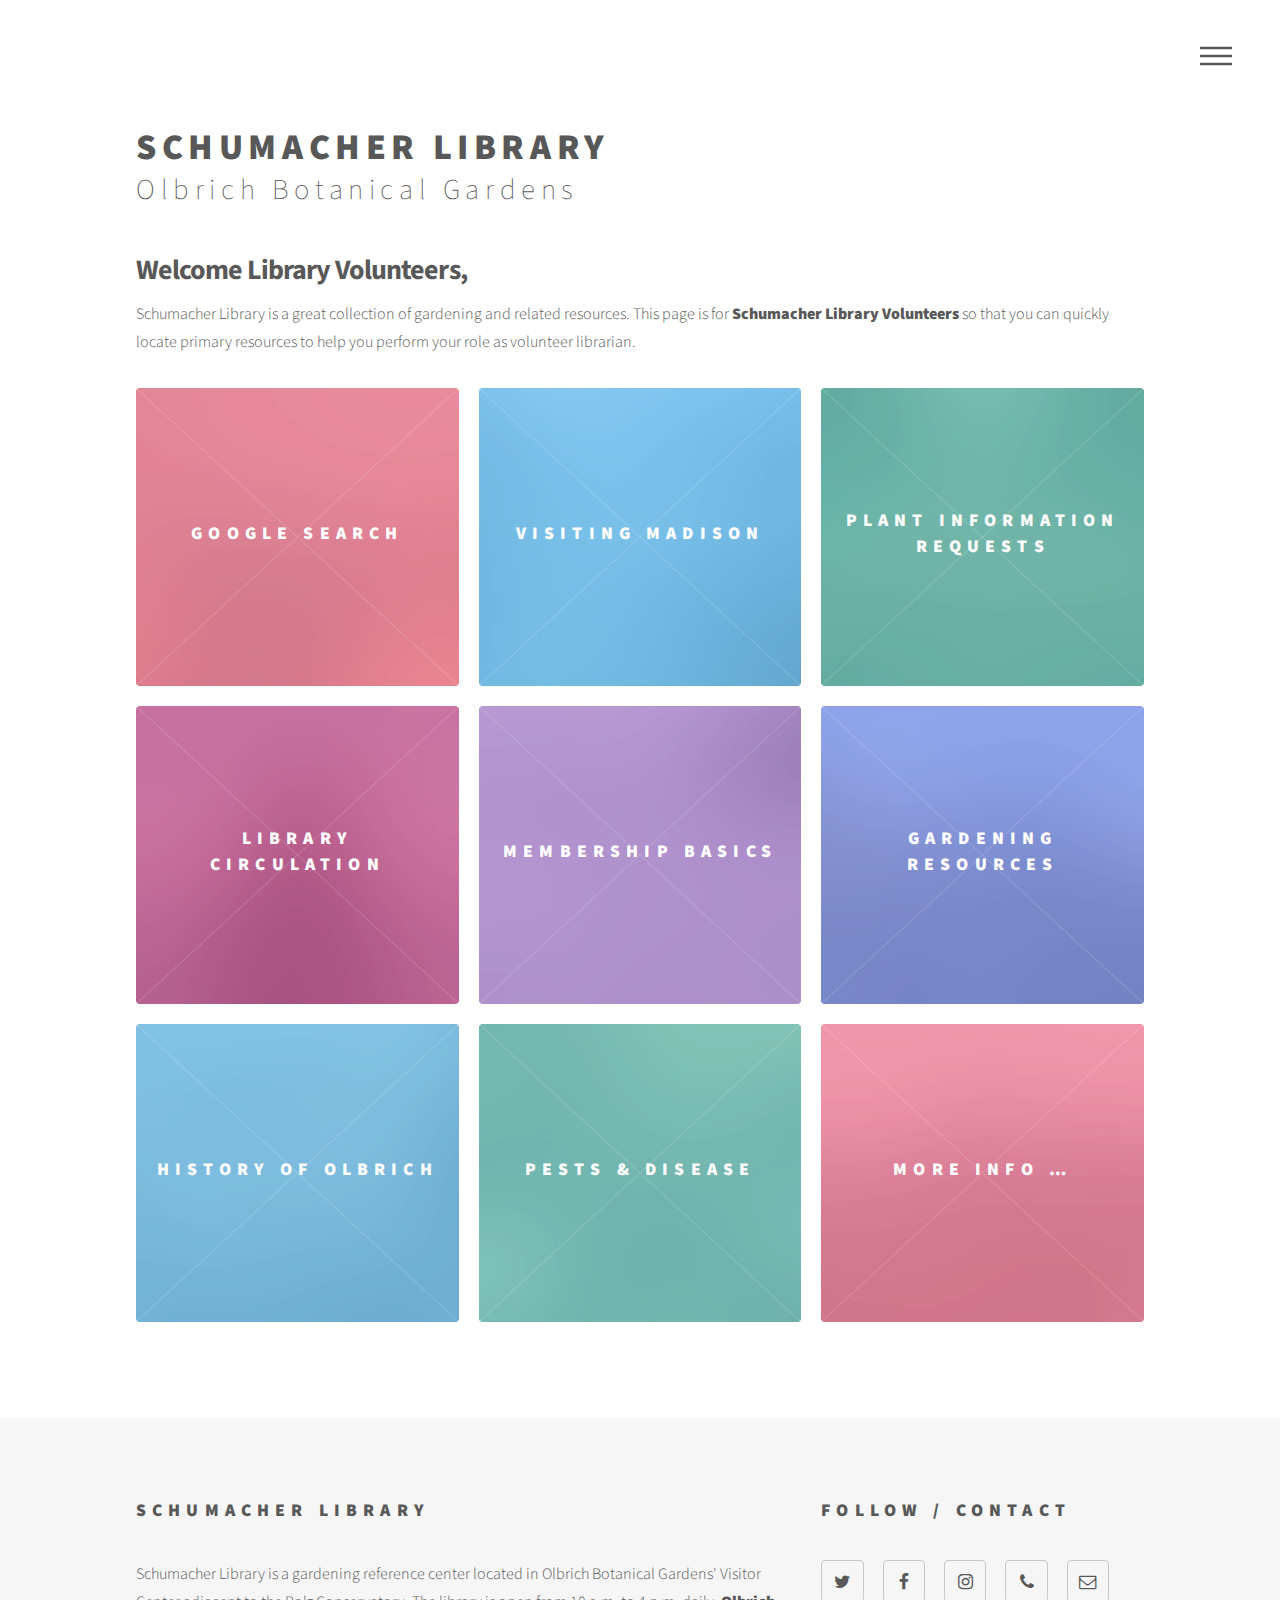
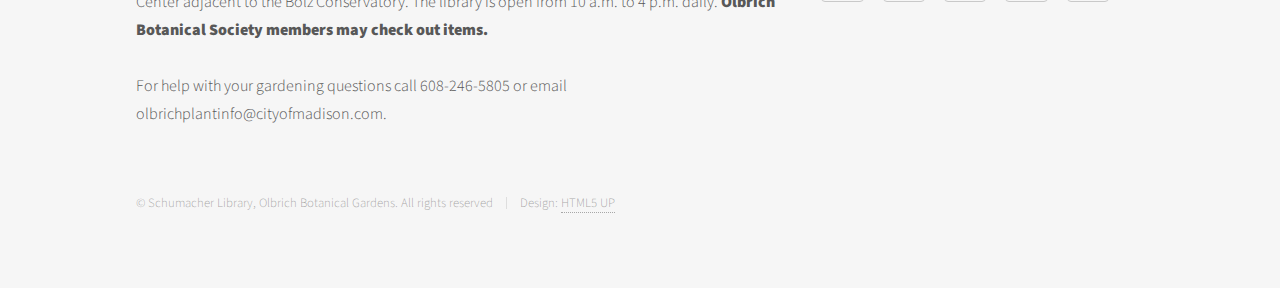
==== index.html @ 7f1d3dff "Updating History" ====
<!DOCTYPE HTML>
<!--
	Phantom by HTML5 UP | html5up.net | @ajlkn —— Free for personal and commercial use under the CCA 3.0 license (html5up.net/license)
-->
<html>
	<head>
		<title>Schumacher Library Resource Listing</title>
		<meta charset="utf-8" />
		<meta name="viewport" content="width=device-width, initial-scale=1" />
		<!--[if lte IE 8]><script src="assets/js/ie/html5shiv.js"></script><![endif]-->
		<link rel="stylesheet" href="assets/css/main.css" />
		<!--[if lte IE 9]><link rel="stylesheet" href="assets/css/ie9.css" /><![endif]-->
		<!--[if lte IE 8]><link rel="stylesheet" href="assets/css/ie8.css" /><![endif]-->
	</head>
	<body>
		<!-- Wrapper -->
			<div id="wrapper">

				<!-- Header -->
					<header id="header">
						<div class="inner">

							<!-- Logo -->
								<a href="index.html" class="logo">
									<span class="title" style="font-size: 2.25em; line-height: 1.1em;">Schumacher Library<br /><span class="subtitle">Olbrich Botanical Gardens</span></span>
								</a>

							<!-- Nav -->
								<nav>
									<ul>
										<li><a href="#menu">Menu</a></li>
									</ul>
								</nav>

						</div>
					</header>

				<!-- Menu -->
					<nav id="menu">
						<h2>Menu</h2>
						<ul>
							<li><a href="index.html">Home</a></li>
							<li><a href="http://signup.com/go/M7qFTX">Shift Sign-up</a></li>
							<li><a href="more.html">More Info</a></li>
							<!-- <li><a href="generic.html">Ipsum veroeros</a></li>
							<li><a href="generic.html">Tempus etiam</a></li>
							<li><a href="generic.html">Consequat dolor</a></li> -->
						</ul>
					</nav>

				<!-- Main -->
					<div id="main">
						<div class="inner">
							<header>
								<h1>Welcome Library Volunteers,</h1>
								<p>Schumacher Library is a great collection of gardening and related resources. This page is for <b>Schumacher Library Volunteers</b> so that you can quickly locate primary resources to help you perform your role as volunteer librarian.</p>
							</header>
							<section class="tiles">
								<article class="style1">
									<span class="image">
										<img src="https://schumacher-library.github.io/images/pic01.jpg" alt="" />
									</span>
									<a href="https://www.google.com">
										<h2>Google Search</h2>
										<div class="content">
											<p>Search the internet for information, images, and other resources.</p>
										</div>
									</a>
								</article>
								<article class="style2">
									<span class="image">
										<img src="https://schumacher-library.github.io/images/pic02.jpg" alt="" />
									</span>
									<a href="http://www.visitmadison.com">
										<h2>Visiting Madison</h2>
										<div class="content">
											<p>Find an amazing array of adventures and resources for those new to the Greater Madison Area.</p>
										</div>
									</a>
								</article>
								<article class="style3">
									<span class="image">
										<img src="https://schumacher-library.github.io/images/pic03.jpg" alt="" />
									</span>
									<a href="http://olbrichlibrary.pbworks.com/w/page/64346877/07_Plant%20Information%20Requests">
										<h2>Plant Information Requests</h2>
										<div class="content">
											<p>We provide answers. Learn the basics of answering a request.</p>
										</div>
									</a>
								</article>
								<article class="style4">
									<span class="image">
										<img src="images/pic04.jpg" alt="" />
									</span>
									<a href="http://olbrichlibrary.pbworks.com/w/page/62609773/04_Checking%20Out%20Books">
										<h2>Library Circulation</h2>
										<div class="content">
											<p>Who can check-out books? How to check-out books?</p>
										</div>
									</a>
								</article>
								<article class="style5">
									<span class="image">
										<img src="images/pic05.jpg" alt="" />
									</span>
									<a href="http://olbrichlibrary.pbworks.com/w/page/113170639/Library%20Membership">
										<h2>Membership Basics</h2>
										<div class="content">
											<p>Library patrons vs Olbrich Botanical Society Members.</p>
										</div>
									</a>
								</article>
								<article class="style6">
									<span class="image">
										<img src="images/pic06.jpg" alt="" />
									</span>
									<a href="https://www.evernote.com/pub/schumacher_library/gardeningresources">
										<h2>Gardening Resources</h2>
										<div class="content">
											<p>Information about specific gardens.</p>
										</div>
									</a>
								</article>
								<article class="style2">
									<span class="image">
										<img src="images/pic07.jpg" alt="" />
									</span>
									<a href="history.html">
										<h2>History of Olbrich</h2>
										<div class="content">
											<p>Facts, dates, bios, write-ups, and other information about Olbrich Gardens.</p>
										</div>
									</a>
								</article>
								<article class="style3">
									<span class="image">
										<img src="images/pic08.jpg" alt="" />
									</span>
									<a href="https://www.evernote.com/pub/schumacher_library/bugspests">
										<h2>Pests &amp; Disease</h2>
										<div class="content">
											<p>Ways to identify pests and diseases that can be garden foes.</p>
										</div>
									</a>
								</article>
								<article class="style1">
									<span class="image">
										<img src="images/pic09.jpg" alt="" />
									</span>
									<a href="more.html">
										<h2>More Info &hellip;</h2>
										<div class="content">
											<p>Where to find more information in the library.</p>
										</div>
									</a>
								</article> 
								<!-- <article class="style5">
									<span class="image">
										<img src="images/pic10.jpg" alt="" />
									</span>
									<a href="generic.html">
										<h2>Ultricies</h2>
										<div class="content">
											<p>Sed nisl arcu euismod sit amet nisi lorem etiam dolor veroeros et feugiat.</p>
										</div>
									</a>
								</article>
								<article class="style6">
									<span class="image">
										<img src="images/pic11.jpg" alt="" />
									</span>
									<a href="generic.html">
										<h2>Dictum</h2>
										<div class="content">
											<p>Sed nisl arcu euismod sit amet nisi lorem etiam dolor veroeros et feugiat.</p>
										</div>
									</a>
								</article>
								<article class="style4">
									<span class="image">
										<img src="images/pic12.jpg" alt="" />
									</span>
									<a href="generic.html">
										<h2>Pretium</h2>
										<div class="content">
											<p>Sed nisl arcu euismod sit amet nisi lorem etiam dolor veroeros et feugiat.</p>
										</div>
									</a>
								</article>  -->
							</section>
						</div>
					</div>

				<!-- Footer -->
					<footer id="footer">
						<div class="inner">
							<section>
								<h2>Schumacher Library</h2>
								<p>Schumacher Library is a gardening reference center located in Olbrich Botanical Gardens' Visitor Center adjacent to the Bolz Conservatory. The library is open from 10 a.m. to 4 p.m. daily. <b>Olbrich Botanical Society members may check out items.</b>
<br /><br />For help with your gardening questions call 608-246-5805 or email olbrichplantinfo@cityofmadison.com.</p>
							</section>
							<section>
								<h2>Follow / Contact</h2>
								<ul class="icons">
									<li><a href="https://twitter.com/OlbrichGardens" class="icon style2 fa-twitter"><span class="label">Twitter</span></a></li>
									<li><a href="https://www.facebook.com/OlbrichBotanicalGardens/" class="icon style2 fa-facebook"><span class="label">Facebook</span></a></li>
									<li><a href="https://www.instagram.com/explore/locations/566728/" class="icon style2 fa-instagram"><span class="label">Instagram</span></a></li>
									<li><a href="tel:1-608-246-4550" class="icon style2 fa-phone"><span class="label">Phone</span></a></li>
									<li><a href="mailto&#58;l%&#54;&#65;a&#37;63obs&#111;n&#64;c&#105;tyofm&#37;6&#49;&#100;%69%7&#51;%6&#70;n&#37;2Ec&#111;%6&#68;" class="icon style2 fa-envelope-o"><span class="label">Email</span></a></li>
								</ul>
							</section>
							<section>
				
							</section>
							<ul class="copyright">
								<li>&copy; Schumacher Library, Olbrich Botanical Gardens. All rights reserved</li><li>Design: <a href="http://html5up.net">HTML5 UP</a></li>
							</ul>
						</div>
					</footer>

			</div>

		<!-- Scripts -->
			<script src="assets/js/jquery.min.js"></script>
			<script src="assets/js/skel.min.js"></script>
			<script src="assets/js/util.js"></script>
			<!--[if lte IE 8]><script src="assets/js/ie/respond.min.js"></script><![endif]-->
			<script src="assets/js/main.js"></script>

	</body>
</html>
---- assets/css/main.css ----
@import url(font-awesome.min.css);
@import url("https://fonts.googleapis.com/css?family=Source+Sans+Pro:300,700,900");

/*
	Phantom by HTML5 UP
	html5up.net | @ajlkn
	Free for personal and commercial use under the CCA 3.0 license (html5up.net/license)
*/

/* Reset */

	html, body, div, span, applet, object, iframe, h1, h2, h3, h4, h5, h6, p, blockquote, pre, a, abbr, acronym, address, big, cite, code, del, dfn, em, img, ins, kbd, q, s, samp, small, strike, strong, sub, sup, tt, var, b, u, i, center, dl, dt, dd, ol, ul, li, fieldset, form, label, legend, table, caption, tbody, tfoot, thead, tr, th, td, article, aside, canvas, details, embed, figure, figcaption, footer, header, hgroup, menu, nav, output, ruby, section, summary, time, mark, audio, video {
		margin: 0;
		padding: 0;
		border: 0;
		font-size: 100%;
		font: inherit;
		vertical-align: baseline;
	}

	article, aside, details, figcaption, figure, footer, header, hgroup, menu, nav, section {
		display: block;
	}

	body {
		line-height: 1;
	}

	ol, ul {
		list-style: none;
	}

	blockquote, q {
		quotes: none;
	}

	blockquote:before, blockquote:after, q:before, q:after {
		content: '';
		content: none;
	}

	table {
		border-collapse: collapse;
		border-spacing: 0;
	}

	body {
		-webkit-text-size-adjust: none;
	}
	
	.subtitle {
		font-weight: 200;
		font-size: .8em;
		text-transform: none;
}

/* Box Model */

	*, *:before, *:after {
		-moz-box-sizing: border-box;
		-webkit-box-sizing: border-box;
		box-sizing: border-box;
	}

/* Grid */

	.row {
		border-bottom: solid 1px transparent;
		-moz-box-sizing: border-box;
		-webkit-box-sizing: border-box;
		box-sizing: border-box;
	}

	.row > * {
		float: left;
		-moz-box-sizing: border-box;
		-webkit-box-sizing: border-box;
		box-sizing: border-box;
	}

	.row:after, .row:before {
		content: '';
		display: block;
		clear: both;
		height: 0;
	}

	.row.uniform > * > :first-child {
		margin-top: 0;
	}

	.row.uniform > * > :last-child {
		margin-bottom: 0;
	}

	.row.\30 \25 > * {
		padding: 0 0 0 0em;
	}

	.row.\30 \25 {
		margin: 0 0 -1px 0em;
	}

	.row.uniform.\30 \25 > * {
		padding: 0em 0 0 0em;
	}

	.row.uniform.\30 \25 {
		margin: 0em 0 -1px 0em;
	}

	.row > * {
		padding: 0 0 0 2em;
	}

	.row {
		margin: 0 0 -1px -2em;
	}

	.row.uniform > * {
		padding: 2em 0 0 2em;
	}

	.row.uniform {
		margin: -2em 0 -1px -2em;
	}

	.row.\32 00\25 > * {
		padding: 0 0 0 4em;
	}

	.row.\32 00\25 {
		margin: 0 0 -1px -4em;
	}

	.row.uniform.\32 00\25 > * {
		padding: 4em 0 0 4em;
	}

	.row.uniform.\32 00\25 {
		margin: -4em 0 -1px -4em;
	}

	.row.\31 50\25 > * {
		padding: 0 0 0 3em;
	}

	.row.\31 50\25 {
		margin: 0 0 -1px -3em;
	}

	.row.uniform.\31 50\25 > * {
		padding: 3em 0 0 3em;
	}

	.row.uniform.\31 50\25 {
		margin: -3em 0 -1px -3em;
	}

	.row.\35 0\25 > * {
		padding: 0 0 0 1em;
	}

	.row.\35 0\25 {
		margin: 0 0 -1px -1em;
	}

	.row.uniform.\35 0\25 > * {
		padding: 1em 0 0 1em;
	}

	.row.uniform.\35 0\25 {
		margin: -1em 0 -1px -1em;
	}

	.row.\32 5\25 > * {
		padding: 0 0 0 0.5em;
	}

	.row.\32 5\25 {
		margin: 0 0 -1px -0.5em;
	}

	.row.uniform.\32 5\25 > * {
		padding: 0.5em 0 0 0.5em;
	}

	.row.uniform.\32 5\25 {
		margin: -0.5em 0 -1px -0.5em;
	}

	.\31 2u, .\31 2u\24 {
		width: 100%;
		clear: none;
		margin-left: 0;
	}

	.\31 1u, .\31 1u\24 {
		width: 91.6666666667%;
		clear: none;
		margin-left: 0;
	}

	.\31 0u, .\31 0u\24 {
		width: 83.3333333333%;
		clear: none;
		margin-left: 0;
	}

	.\39 u, .\39 u\24 {
		width: 75%;
		clear: none;
		margin-left: 0;
	}

	.\38 u, .\38 u\24 {
		width: 66.6666666667%;
		clear: none;
		margin-left: 0;
	}

	.\37 u, .\37 u\24 {
		width: 58.3333333333%;
		clear: none;
		margin-left: 0;
	}

	.\36 u, .\36 u\24 {
		width: 50%;
		clear: none;
		margin-left: 0;
	}

	.\35 u, .\35 u\24 {
		width: 41.6666666667%;
		clear: none;
		margin-left: 0;
	}

	.\34 u, .\34 u\24 {
		width: 33.3333333333%;
		clear: none;
		margin-left: 0;
	}

	.\33 u, .\33 u\24 {
		width: 25%;
		clear: none;
		margin-left: 0;
	}

	.\32 u, .\32 u\24 {
		width: 16.6666666667%;
		clear: none;
		margin-left: 0;
	}

	.\31 u, .\31 u\24 {
		width: 8.3333333333%;
		clear: none;
		margin-left: 0;
	}

	.\31 2u\24 + *,
	.\31 1u\24 + *,
	.\31 0u\24 + *,
	.\39 u\24 + *,
	.\38 u\24 + *,
	.\37 u\24 + *,
	.\36 u\24 + *,
	.\35 u\24 + *,
	.\34 u\24 + *,
	.\33 u\24 + *,
	.\32 u\24 + *,
	.\31 u\24 + * {
		clear: left;
	}

	.\-11u {
		margin-left: 91.66667%;
	}

	.\-10u {
		margin-left: 83.33333%;
	}

	.\-9u {
		margin-left: 75%;
	}

	.\-8u {
		margin-left: 66.66667%;
	}

	.\-7u {
		margin-left: 58.33333%;
	}

	.\-6u {
		margin-left: 50%;
	}

	.\-5u {
		margin-left: 41.66667%;
	}

	.\-4u {
		margin-left: 33.33333%;
	}

	.\-3u {
		margin-left: 25%;
	}

	.\-2u {
		margin-left: 16.66667%;
	}

	.\-1u {
		margin-left: 8.33333%;
	}

	@media screen and (max-width: 1680px) {

		.row > * {
			padding: 0 0 0 2em;
		}

		.row {
			margin: 0 0 -1px -2em;
		}

		.row.uniform > * {
			padding: 2em 0 0 2em;
		}

		.row.uniform {
			margin: -2em 0 -1px -2em;
		}

		.row.\32 00\25 > * {
			padding: 0 0 0 4em;
		}

		.row.\32 00\25 {
			margin: 0 0 -1px -4em;
		}

		.row.uniform.\32 00\25 > * {
			padding: 4em 0 0 4em;
		}

		.row.uniform.\32 00\25 {
			margin: -4em 0 -1px -4em;
		}

		.row.\31 50\25 > * {
			padding: 0 0 0 3em;
		}

		.row.\31 50\25 {
			margin: 0 0 -1px -3em;
		}

		.row.uniform.\31 50\25 > * {
			padding: 3em 0 0 3em;
		}

		.row.uniform.\31 50\25 {
			margin: -3em 0 -1px -3em;
		}

		.row.\35 0\25 > * {
			padding: 0 0 0 1em;
		}

		.row.\35 0\25 {
			margin: 0 0 -1px -1em;
		}

		.row.uniform.\35 0\25 > * {
			padding: 1em 0 0 1em;
		}

		.row.uniform.\35 0\25 {
			margin: -1em 0 -1px -1em;
		}

		.row.\32 5\25 > * {
			padding: 0 0 0 0.5em;
		}

		.row.\32 5\25 {
			margin: 0 0 -1px -0.5em;
		}

		.row.uniform.\32 5\25 > * {
			padding: 0.5em 0 0 0.5em;
		}

		.row.uniform.\32 5\25 {
			margin: -0.5em 0 -1px -0.5em;
		}

		.\31 2u\28xlarge\29, .\31 2u\24\28xlarge\29 {
			width: 100%;
			clear: none;
			margin-left: 0;
		}

		.\31 1u\28xlarge\29, .\31 1u\24\28xlarge\29 {
			width: 91.6666666667%;
			clear: none;
			margin-left: 0;
		}

		.\31 0u\28xlarge\29, .\31 0u\24\28xlarge\29 {
			width: 83.3333333333%;
			clear: none;
			margin-left: 0;
		}

		.\39 u\28xlarge\29, .\39 u\24\28xlarge\29 {
			width: 75%;
			clear: none;
			margin-left: 0;
		}

		.\38 u\28xlarge\29, .\38 u\24\28xlarge\29 {
			width: 66.6666666667%;
			clear: none;
			margin-left: 0;
		}

		.\37 u\28xlarge\29, .\37 u\24\28xlarge\29 {
			width: 58.3333333333%;
			clear: none;
			margin-left: 0;
		}

		.\36 u\28xlarge\29, .\36 u\24\28xlarge\29 {
			width: 50%;
			clear: none;
			margin-left: 0;
		}

		.\35 u\28xlarge\29, .\35 u\24\28xlarge\29 {
			width: 41.6666666667%;
			clear: none;
			margin-left: 0;
		}

		.\34 u\28xlarge\29, .\34 u\24\28xlarge\29 {
			width: 33.3333333333%;
			clear: none;
			margin-left: 0;
		}

		.\33 u\28xlarge\29, .\33 u\24\28xlarge\29 {
			width: 25%;
			clear: none;
			margin-left: 0;
		}

		.\32 u\28xlarge\29, .\32 u\24\28xlarge\29 {
			width: 16.6666666667%;
			clear: none;
			margin-left: 0;
		}

		.\31 u\28xlarge\29, .\31 u\24\28xlarge\29 {
			width: 8.3333333333%;
			clear: none;
			margin-left: 0;
		}

		.\31 2u\24\28xlarge\29 + *,
		.\31 1u\24\28xlarge\29 + *,
		.\31 0u\24\28xlarge\29 + *,
		.\39 u\24\28xlarge\29 + *,
		.\38 u\24\28xlarge\29 + *,
		.\37 u\24\28xlarge\29 + *,
		.\36 u\24\28xlarge\29 + *,
		.\35 u\24\28xlarge\29 + *,
		.\34 u\24\28xlarge\29 + *,
		.\33 u\24\28xlarge\29 + *,
		.\32 u\24\28xlarge\29 + *,
		.\31 u\24\28xlarge\29 + * {
			clear: left;
		}

		.\-11u\28xlarge\29 {
			margin-left: 91.66667%;
		}

		.\-10u\28xlarge\29 {
			margin-left: 83.33333%;
		}

		.\-9u\28xlarge\29 {
			margin-left: 75%;
		}

		.\-8u\28xlarge\29 {
			margin-left: 66.66667%;
		}

		.\-7u\28xlarge\29 {
			margin-left: 58.33333%;
		}

		.\-6u\28xlarge\29 {
			margin-left: 50%;
		}

		.\-5u\28xlarge\29 {
			margin-left: 41.66667%;
		}

		.\-4u\28xlarge\29 {
			margin-left: 33.33333%;
		}

		.\-3u\28xlarge\29 {
			margin-left: 25%;
		}

		.\-2u\28xlarge\29 {
			margin-left: 16.66667%;
		}

		.\-1u\28xlarge\29 {
			margin-left: 8.33333%;
		}

	}

	@media screen and (max-width: 1280px) {

		.row > * {
			padding: 0 0 0 2em;
		}

		.row {
			margin: 0 0 -1px -2em;
		}

		.row.uniform > * {
			padding: 2em 0 0 2em;
		}

		.row.uniform {
			margin: -2em 0 -1px -2em;
		}

		.row.\32 00\25 > * {
			padding: 0 0 0 4em;
		}

		.row.\32 00\25 {
			margin: 0 0 -1px -4em;
		}

		.row.uniform.\32 00\25 > * {
			padding: 4em 0 0 4em;
		}

		.row.uniform.\32 00\25 {
			margin: -4em 0 -1px -4em;
		}

		.row.\31 50\25 > * {
			padding: 0 0 0 3em;
		}

		.row.\31 50\25 {
			margin: 0 0 -1px -3em;
		}

		.row.uniform.\31 50\25 > * {
			padding: 3em 0 0 3em;
		}

		.row.uniform.\31 50\25 {
			margin: -3em 0 -1px -3em;
		}

		.row.\35 0\25 > * {
			padding: 0 0 0 1em;
		}

		.row.\35 0\25 {
			margin: 0 0 -1px -1em;
		}

		.row.uniform.\35 0\25 > * {
			padding: 1em 0 0 1em;
		}

		.row.uniform.\35 0\25 {
			margin: -1em 0 -1px -1em;
		}

		.row.\32 5\25 > * {
			padding: 0 0 0 0.5em;
		}

		.row.\32 5\25 {
			margin: 0 0 -1px -0.5em;
		}

		.row.uniform.\32 5\25 > * {
			padding: 0.5em 0 0 0.5em;
		}

		.row.uniform.\32 5\25 {
			margin: -0.5em 0 -1px -0.5em;
		}

		.\31 2u\28large\29, .\31 2u\24\28large\29 {
			width: 100%;
			clear: none;
			margin-left: 0;
		}

		.\31 1u\28large\29, .\31 1u\24\28large\29 {
			width: 91.6666666667%;
			clear: none;
			margin-left: 0;
		}

		.\31 0u\28large\29, .\31 0u\24\28large\29 {
			width: 83.3333333333%;
			clear: none;
			margin-left: 0;
		}

		.\39 u\28large\29, .\39 u\24\28large\29 {
			width: 75%;
			clear: none;
			margin-left: 0;
		}

		.\38 u\28large\29, .\38 u\24\28large\29 {
			width: 66.6666666667%;
			clear: none;
			margin-left: 0;
		}

		.\37 u\28large\29, .\37 u\24\28large\29 {
			width: 58.3333333333%;
			clear: none;
			margin-left: 0;
		}

		.\36 u\28large\29, .\36 u\24\28large\29 {
			width: 50%;
			clear: none;
			margin-left: 0;
		}

		.\35 u\28large\29, .\35 u\24\28large\29 {
			width: 41.6666666667%;
			clear: none;
			margin-left: 0;
		}

		.\34 u\28large\29, .\34 u\24\28large\29 {
			width: 33.3333333333%;
			clear: none;
			margin-left: 0;
		}

		.\33 u\28large\29, .\33 u\24\28large\29 {
			width: 25%;
			clear: none;
			margin-left: 0;
		}

		.\32 u\28large\29, .\32 u\24\28large\29 {
			width: 16.6666666667%;
			clear: none;
			margin-left: 0;
		}

		.\31 u\28large\29, .\31 u\24\28large\29 {
			width: 8.3333333333%;
			clear: none;
			margin-left: 0;
		}

		.\31 2u\24\28large\29 + *,
		.\31 1u\24\28large\29 + *,
		.\31 0u\24\28large\29 + *,
		.\39 u\24\28large\29 + *,
		.\38 u\24\28large\29 + *,
		.\37 u\24\28large\29 + *,
		.\36 u\24\28large\29 + *,
		.\35 u\24\28large\29 + *,
		.\34 u\24\28large\29 + *,
		.\33 u\24\28large\29 + *,
		.\32 u\24\28large\29 + *,
		.\31 u\24\28large\29 + * {
			clear: left;
		}

		.\-11u\28large\29 {
			margin-left: 91.66667%;
		}

		.\-10u\28large\29 {
			margin-left: 83.33333%;
		}

		.\-9u\28large\29 {
			margin-left: 75%;
		}

		.\-8u\28large\29 {
			margin-left: 66.66667%;
		}

		.\-7u\28large\29 {
			margin-left: 58.33333%;
		}

		.\-6u\28large\29 {
			margin-left: 50%;
		}

		.\-5u\28large\29 {
			margin-left: 41.66667%;
		}

		.\-4u\28large\29 {
			margin-left: 33.33333%;
		}

		.\-3u\28large\29 {
			margin-left: 25%;
		}

		.\-2u\28large\29 {
			margin-left: 16.66667%;
		}

		.\-1u\28large\29 {
			margin-left: 8.33333%;
		}

	}

	@media screen and (max-width: 980px) {

		.row > * {
			padding: 0 0 0 1.5em;
		}

		.row {
			margin: 0 0 -1px -1.5em;
		}

		.row.uniform > * {
			padding: 1.5em 0 0 1.5em;
		}

		.row.uniform {
			margin: -1.5em 0 -1px -1.5em;
		}

		.row.\32 00\25 > * {
			padding: 0 0 0 3em;
		}

		.row.\32 00\25 {
			margin: 0 0 -1px -3em;
		}

		.row.uniform.\32 00\25 > * {
			padding: 3em 0 0 3em;
		}

		.row.uniform.\32 00\25 {
			margin: -3em 0 -1px -3em;
		}

		.row.\31 50\25 > * {
			padding: 0 0 0 2.25em;
		}

		.row.\31 50\25 {
			margin: 0 0 -1px -2.25em;
		}

		.row.uniform.\31 50\25 > * {
			padding: 2.25em 0 0 2.25em;
		}

		.row.uniform.\31 50\25 {
			margin: -2.25em 0 -1px -2.25em;
		}

		.row.\35 0\25 > * {
			padding: 0 0 0 0.75em;
		}

		.row.\35 0\25 {
			margin: 0 0 -1px -0.75em;
		}

		.row.uniform.\35 0\25 > * {
			padding: 0.75em 0 0 0.75em;
		}

		.row.uniform.\35 0\25 {
			margin: -0.75em 0 -1px -0.75em;
		}

		.row.\32 5\25 > * {
			padding: 0 0 0 0.375em;
		}

		.row.\32 5\25 {
			margin: 0 0 -1px -0.375em;
		}

		.row.uniform.\32 5\25 > * {
			padding: 0.375em 0 0 0.375em;
		}

		.row.uniform.\32 5\25 {
			margin: -0.375em 0 -1px -0.375em;
		}

		.\31 2u\28medium\29, .\31 2u\24\28medium\29 {
			width: 100%;
			clear: none;
			margin-left: 0;
		}

		.\31 1u\28medium\29, .\31 1u\24\28medium\29 {
			width: 91.6666666667%;
			clear: none;
			margin-left: 0;
		}

		.\31 0u\28medium\29, .\31 0u\24\28medium\29 {
			width: 83.3333333333%;
			clear: none;
			margin-left: 0;
		}

		.\39 u\28medium\29, .\39 u\24\28medium\29 {
			width: 75%;
			clear: none;
			margin-left: 0;
		}

		.\38 u\28medium\29, .\38 u\24\28medium\29 {
			width: 66.6666666667%;
			clear: none;
			margin-left: 0;
		}

		.\37 u\28medium\29, .\37 u\24\28medium\29 {
			width: 58.3333333333%;
			clear: none;
			margin-left: 0;
		}

		.\36 u\28medium\29, .\36 u\24\28medium\29 {
			width: 50%;
			clear: none;
			margin-left: 0;
		}

		.\35 u\28medium\29, .\35 u\24\28medium\29 {
			width: 41.6666666667%;
			clear: none;
			margin-left: 0;
		}

		.\34 u\28medium\29, .\34 u\24\28medium\29 {
			width: 33.3333333333%;
			clear: none;
			margin-left: 0;
		}

		.\33 u\28medium\29, .\33 u\24\28medium\29 {
			width: 25%;
			clear: none;
			margin-left: 0;
		}

		.\32 u\28medium\29, .\32 u\24\28medium\29 {
			width: 16.6666666667%;
			clear: none;
			margin-left: 0;
		}

		.\31 u\28medium\29, .\31 u\24\28medium\29 {
			width: 8.3333333333%;
			clear: none;
			margin-left: 0;
		}

		.\31 2u\24\28medium\29 + *,
		.\31 1u\24\28medium\29 + *,
		.\31 0u\24\28medium\29 + *,
		.\39 u\24\28medium\29 + *,
		.\38 u\24\28medium\29 + *,
		.\37 u\24\28medium\29 + *,
		.\36 u\24\28medium\29 + *,
		.\35 u\24\28medium\29 + *,
		.\34 u\24\28medium\29 + *,
		.\33 u\24\28medium\29 + *,
		.\32 u\24\28medium\29 + *,
		.\31 u\24\28medium\29 + * {
			clear: left;
		}

		.\-11u\28medium\29 {
			margin-left: 91.66667%;
		}

		.\-10u\28medium\29 {
			margin-left: 83.33333%;
		}

		.\-9u\28medium\29 {
			margin-left: 75%;
		}

		.\-8u\28medium\29 {
			margin-left: 66.66667%;
		}

		.\-7u\28medium\29 {
			margin-left: 58.33333%;
		}

		.\-6u\28medium\29 {
			margin-left: 50%;
		}

		.\-5u\28medium\29 {
			margin-left: 41.66667%;
		}

		.\-4u\28medium\29 {
			margin-left: 33.33333%;
		}

		.\-3u\28medium\29 {
			margin-left: 25%;
		}

		.\-2u\28medium\29 {
			margin-left: 16.66667%;
		}

		.\-1u\28medium\29 {
			margin-left: 8.33333%;
		}

	}

	@media screen and (max-width: 736px) {

		.row > * {
			padding: 0 0 0 1em;
		}

		.row {
			margin: 0 0 -1px -1em;
		}

		.row.uniform > * {
			padding: 1em 0 0 1em;
		}

		.row.uniform {
			margin: -1em 0 -1px -1em;
		}

		.row.\32 00\25 > * {
			padding: 0 0 0 2em;
		}

		.row.\32 00\25 {
			margin: 0 0 -1px -2em;
		}

		.row.uniform.\32 00\25 > * {
			padding: 2em 0 0 2em;
		}

		.row.uniform.\32 00\25 {
			margin: -2em 0 -1px -2em;
		}

		.row.\31 50\25 > * {
			padding: 0 0 0 1.5em;
		}

		.row.\31 50\25 {
			margin: 0 0 -1px -1.5em;
		}

		.row.uniform.\31 50\25 > * {
			padding: 1.5em 0 0 1.5em;
		}

		.row.uniform.\31 50\25 {
			margin: -1.5em 0 -1px -1.5em;
		}

		.row.\35 0\25 > * {
			padding: 0 0 0 0.5em;
		}

		.row.\35 0\25 {
			margin: 0 0 -1px -0.5em;
		}

		.row.uniform.\35 0\25 > * {
			padding: 0.5em 0 0 0.5em;
		}

		.row.uniform.\35 0\25 {
			margin: -0.5em 0 -1px -0.5em;
		}

		.row.\32 5\25 > * {
			padding: 0 0 0 0.25em;
		}

		.row.\32 5\25 {
			margin: 0 0 -1px -0.25em;
		}

		.row.uniform.\32 5\25 > * {
			padding: 0.25em 0 0 0.25em;
		}

		.row.uniform.\32 5\25 {
			margin: -0.25em 0 -1px -0.25em;
		}

		.\31 2u\28small\29, .\31 2u\24\28small\29 {
			width: 100%;
			clear: none;
			margin-left: 0;
		}

		.\31 1u\28small\29, .\31 1u\24\28small\29 {
			width: 91.6666666667%;
			clear: none;
			margin-left: 0;
		}

		.\31 0u\28small\29, .\31 0u\24\28small\29 {
			width: 83.3333333333%;
			clear: none;
			margin-left: 0;
		}

		.\39 u\28small\29, .\39 u\24\28small\29 {
			width: 75%;
			clear: none;
			margin-left: 0;
		}

		.\38 u\28small\29, .\38 u\24\28small\29 {
			width: 66.6666666667%;
			clear: none;
			margin-left: 0;
		}

		.\37 u\28small\29, .\37 u\24\28small\29 {
			width: 58.3333333333%;
			clear: none;
			margin-left: 0;
		}

		.\36 u\28small\29, .\36 u\24\28small\29 {
			width: 50%;
			clear: none;
			margin-left: 0;
		}

		.\35 u\28small\29, .\35 u\24\28small\29 {
			width: 41.6666666667%;
			clear: none;
			margin-left: 0;
		}

		.\34 u\28small\29, .\34 u\24\28small\29 {
			width: 33.3333333333%;
			clear: none;
			margin-left: 0;
		}

		.\33 u\28small\29, .\33 u\24\28small\29 {
			width: 25%;
			clear: none;
			margin-left: 0;
		}

		.\32 u\28small\29, .\32 u\24\28small\29 {
			width: 16.6666666667%;
			clear: none;
			margin-left: 0;
		}

		.\31 u\28small\29, .\31 u\24\28small\29 {
			width: 8.3333333333%;
			clear: none;
			margin-left: 0;
		}

		.\31 2u\24\28small\29 + *,
		.\31 1u\24\28small\29 + *,
		.\31 0u\24\28small\29 + *,
		.\39 u\24\28small\29 + *,
		.\38 u\24\28small\29 + *,
		.\37 u\24\28small\29 + *,
		.\36 u\24\28small\29 + *,
		.\35 u\24\28small\29 + *,
		.\34 u\24\28small\29 + *,
		.\33 u\24\28small\29 + *,
		.\32 u\24\28small\29 + *,
		.\31 u\24\28small\29 + * {
			clear: left;
		}

		.\-11u\28small\29 {
			margin-left: 91.66667%;
		}

		.\-10u\28small\29 {
			margin-left: 83.33333%;
		}

		.\-9u\28small\29 {
			margin-left: 75%;
		}

		.\-8u\28small\29 {
			margin-left: 66.66667%;
		}

		.\-7u\28small\29 {
			margin-left: 58.33333%;
		}

		.\-6u\28small\29 {
			margin-left: 50%;
		}

		.\-5u\28small\29 {
			margin-left: 41.66667%;
		}

		.\-4u\28small\29 {
			margin-left: 33.33333%;
		}

		.\-3u\28small\29 {
			margin-left: 25%;
		}

		.\-2u\28small\29 {
			margin-left: 16.66667%;
		}

		.\-1u\28small\29 {
			margin-left: 8.33333%;
		}

	}

	@media screen and (max-width: 480px) {

		.row > * {
			padding: 0 0 0 1em;
		}

		.row {
			margin: 0 0 -1px -1em;
		}

		.row.uniform > * {
			padding: 1em 0 0 1em;
		}

		.row.uniform {
			margin: -1em 0 -1px -1em;
		}

		.row.\32 00\25 > * {
			padding: 0 0 0 2em;
		}

		.row.\32 00\25 {
			margin: 0 0 -1px -2em;
		}

		.row.uniform.\32 00\25 > * {
			padding: 2em 0 0 2em;
		}

		.row.uniform.\32 00\25 {
			margin: -2em 0 -1px -2em;
		}

		.row.\31 50\25 > * {
			padding: 0 0 0 1.5em;
		}

		.row.\31 50\25 {
			margin: 0 0 -1px -1.5em;
		}

		.row.uniform.\31 50\25 > * {
			padding: 1.5em 0 0 1.5em;
		}

		.row.uniform.\31 50\25 {
			margin: -1.5em 0 -1px -1.5em;
		}

		.row.\35 0\25 > * {
			padding: 0 0 0 0.5em;
		}

		.row.\35 0\25 {
			margin: 0 0 -1px -0.5em;
		}

		.row.uniform.\35 0\25 > * {
			padding: 0.5em 0 0 0.5em;
		}

		.row.uniform.\35 0\25 {
			margin: -0.5em 0 -1px -0.5em;
		}

		.row.\32 5\25 > * {
			padding: 0 0 0 0.25em;
		}

		.row.\32 5\25 {
			margin: 0 0 -1px -0.25em;
		}

		.row.uniform.\32 5\25 > * {
			padding: 0.25em 0 0 0.25em;
		}

		.row.uniform.\32 5\25 {
			margin: -0.25em 0 -1px -0.25em;
		}

		.\31 2u\28xsmall\29, .\31 2u\24\28xsmall\29 {
			width: 100%;
			clear: none;
			margin-left: 0;
		}

		.\31 1u\28xsmall\29, .\31 1u\24\28xsmall\29 {
			width: 91.6666666667%;
			clear: none;
			margin-left: 0;
		}

		.\31 0u\28xsmall\29, .\31 0u\24\28xsmall\29 {
			width: 83.3333333333%;
			clear: none;
			margin-left: 0;
		}

		.\39 u\28xsmall\29, .\39 u\24\28xsmall\29 {
			width: 75%;
			clear: none;
			margin-left: 0;
		}

		.\38 u\28xsmall\29, .\38 u\24\28xsmall\29 {
			width: 66.6666666667%;
			clear: none;
			margin-left: 0;
		}

		.\37 u\28xsmall\29, .\37 u\24\28xsmall\29 {
			width: 58.3333333333%;
			clear: none;
			margin-left: 0;
		}

		.\36 u\28xsmall\29, .\36 u\24\28xsmall\29 {
			width: 50%;
			clear: none;
			margin-left: 0;
		}

		.\35 u\28xsmall\29, .\35 u\24\28xsmall\29 {
			width: 41.6666666667%;
			clear: none;
			margin-left: 0;
		}

		.\34 u\28xsmall\29, .\34 u\24\28xsmall\29 {
			width: 33.3333333333%;
			clear: none;
			margin-left: 0;
		}

		.\33 u\28xsmall\29, .\33 u\24\28xsmall\29 {
			width: 25%;
			clear: none;
			margin-left: 0;
		}

		.\32 u\28xsmall\29, .\32 u\24\28xsmall\29 {
			width: 16.6666666667%;
			clear: none;
			margin-left: 0;
		}

		.\31 u\28xsmall\29, .\31 u\24\28xsmall\29 {
			width: 8.3333333333%;
			clear: none;
			margin-left: 0;
		}

		.\31 2u\24\28xsmall\29 + *,
		.\31 1u\24\28xsmall\29 + *,
		.\31 0u\24\28xsmall\29 + *,
		.\39 u\24\28xsmall\29 + *,
		.\38 u\24\28xsmall\29 + *,
		.\37 u\24\28xsmall\29 + *,
		.\36 u\24\28xsmall\29 + *,
		.\35 u\24\28xsmall\29 + *,
		.\34 u\24\28xsmall\29 + *,
		.\33 u\24\28xsmall\29 + *,
		.\32 u\24\28xsmall\29 + *,
		.\31 u\24\28xsmall\29 + * {
			clear: left;
		}

		.\-11u\28xsmall\29 {
			margin-left: 91.66667%;
		}

		.\-10u\28xsmall\29 {
			margin-left: 83.33333%;
		}

		.\-9u\28xsmall\29 {
			margin-left: 75%;
		}

		.\-8u\28xsmall\29 {
			margin-left: 66.66667%;
		}

		.\-7u\28xsmall\29 {
			margin-left: 58.33333%;
		}

		.\-6u\28xsmall\29 {
			margin-left: 50%;
		}

		.\-5u\28xsmall\29 {
			margin-left: 41.66667%;
		}

		.\-4u\28xsmall\29 {
			margin-left: 33.33333%;
		}

		.\-3u\28xsmall\29 {
			margin-left: 25%;
		}

		.\-2u\28xsmall\29 {
			margin-left: 16.66667%;
		}

		.\-1u\28xsmall\29 {
			margin-left: 8.33333%;
		}

	}

	@media screen and (max-width: 360px) {

		.row > * {
			padding: 0 0 0 1em;
		}

		.row {
			margin: 0 0 -1px -1em;
		}

		.row.uniform > * {
			padding: 1em 0 0 1em;
		}

		.row.uniform {
			margin: -1em 0 -1px -1em;
		}

		.row.\32 00\25 > * {
			padding: 0 0 0 2em;
		}

		.row.\32 00\25 {
			margin: 0 0 -1px -2em;
		}

		.row.uniform.\32 00\25 > * {
			padding: 2em 0 0 2em;
		}

		.row.uniform.\32 00\25 {
			margin: -2em 0 -1px -2em;
		}

		.row.\31 50\25 > * {
			padding: 0 0 0 1.5em;
		}

		.row.\31 50\25 {
			margin: 0 0 -1px -1.5em;
		}

		.row.uniform.\31 50\25 > * {
			padding: 1.5em 0 0 1.5em;
		}

		.row.uniform.\31 50\25 {
			margin: -1.5em 0 -1px -1.5em;
		}

		.row.\35 0\25 > * {
			padding: 0 0 0 0.5em;
		}

		.row.\35 0\25 {
			margin: 0 0 -1px -0.5em;
		}

		.row.uniform.\35 0\25 > * {
			padding: 0.5em 0 0 0.5em;
		}

		.row.uniform.\35 0\25 {
			margin: -0.5em 0 -1px -0.5em;
		}

		.row.\32 5\25 > * {
			padding: 0 0 0 0.25em;
		}

		.row.\32 5\25 {
			margin: 0 0 -1px -0.25em;
		}

		.row.uniform.\32 5\25 > * {
			padding: 0.25em 0 0 0.25em;
		}

		.row.uniform.\32 5\25 {
			margin: -0.25em 0 -1px -0.25em;
		}

		.\31 2u\28xxsmall\29, .\31 2u\24\28xxsmall\29 {
			width: 100%;
			clear: none;
			margin-left: 0;
		}

		.\31 1u\28xxsmall\29, .\31 1u\24\28xxsmall\29 {
			width: 91.6666666667%;
			clear: none;
			margin-left: 0;
		}

		.\31 0u\28xxsmall\29, .\31 0u\24\28xxsmall\29 {
			width: 83.3333333333%;
			clear: none;
			margin-left: 0;
		}

		.\39 u\28xxsmall\29, .\39 u\24\28xxsmall\29 {
			width: 75%;
			clear: none;
			margin-left: 0;
		}

		.\38 u\28xxsmall\29, .\38 u\24\28xxsmall\29 {
			width: 66.6666666667%;
			clear: none;
			margin-left: 0;
		}

		.\37 u\28xxsmall\29, .\37 u\24\28xxsmall\29 {
			width: 58.3333333333%;
			clear: none;
			margin-left: 0;
		}

		.\36 u\28xxsmall\29, .\36 u\24\28xxsmall\29 {
			width: 50%;
			clear: none;
			margin-left: 0;
		}

		.\35 u\28xxsmall\29, .\35 u\24\28xxsmall\29 {
			width: 41.6666666667%;
			clear: none;
			margin-left: 0;
		}

		.\34 u\28xxsmall\29, .\34 u\24\28xxsmall\29 {
			width: 33.3333333333%;
			clear: none;
			margin-left: 0;
		}

		.\33 u\28xxsmall\29, .\33 u\24\28xxsmall\29 {
			width: 25%;
			clear: none;
			margin-left: 0;
		}

		.\32 u\28xxsmall\29, .\32 u\24\28xxsmall\29 {
			width: 16.6666666667%;
			clear: none;
			margin-left: 0;
		}

		.\31 u\28xxsmall\29, .\31 u\24\28xxsmall\29 {
			width: 8.3333333333%;
			clear: none;
			margin-left: 0;
		}

		.\31 2u\24\28xxsmall\29 + *,
		.\31 1u\24\28xxsmall\29 + *,
		.\31 0u\24\28xxsmall\29 + *,
		.\39 u\24\28xxsmall\29 + *,
		.\38 u\24\28xxsmall\29 + *,
		.\37 u\24\28xxsmall\29 + *,
		.\36 u\24\28xxsmall\29 + *,
		.\35 u\24\28xxsmall\29 + *,
		.\34 u\24\28xxsmall\29 + *,
		.\33 u\24\28xxsmall\29 + *,
		.\32 u\24\28xxsmall\29 + *,
		.\31 u\24\28xxsmall\29 + * {
			clear: left;
		}

		.\-11u\28xxsmall\29 {
			margin-left: 91.66667%;
		}

		.\-10u\28xxsmall\29 {
			margin-left: 83.33333%;
		}

		.\-9u\28xxsmall\29 {
			margin-left: 75%;
		}

		.\-8u\28xxsmall\29 {
			margin-left: 66.66667%;
		}

		.\-7u\28xxsmall\29 {
			margin-left: 58.33333%;
		}

		.\-6u\28xxsmall\29 {
			margin-left: 50%;
		}

		.\-5u\28xxsmall\29 {
			margin-left: 41.66667%;
		}

		.\-4u\28xxsmall\29 {
			margin-left: 33.33333%;
		}

		.\-3u\28xxsmall\29 {
			margin-left: 25%;
		}

		.\-2u\28xxsmall\29 {
			margin-left: 16.66667%;
		}

		.\-1u\28xxsmall\29 {
			margin-left: 8.33333%;
		}

	}

/* Basic */

	@-ms-viewport {
		width: device-width;
	}

	body {
		-ms-overflow-style: scrollbar;
	}

	@media screen and (max-width: 480px) {

		html, body {
			min-width: 320px;
		}

	}

	body {
		background: #ffffff;
	}

		body.is-loading *, body.is-loading *:before, body.is-loading *:after {
			-moz-animation: none !important;
			-webkit-animation: none !important;
			-ms-animation: none !important;
			animation: none !important;
			-moz-transition: none !important;
			-webkit-transition: none !important;
			-ms-transition: none !important;
			transition: none !important;
		}

/* Type */

	body, input, select, textarea {
		color: #585858;
		font-family: "Source Sans Pro", Helvetica, sans-serif;
		font-size: 16pt;
		font-weight: 300;
		line-height: 1.75;
	}

		@media screen and (max-width: 1680px) {

			body, input, select, textarea {
				font-size: 14pt;
			}

		}

		@media screen and (max-width: 1280px) {

			body, input, select, textarea {
				font-size: 12pt;
			}

		}

	a {
		-moz-transition: border-bottom-color 0.2s ease, color 0.2s ease;
		-webkit-transition: border-bottom-color 0.2s ease, color 0.2s ease;
		-ms-transition: border-bottom-color 0.2s ease, color 0.2s ease;
		transition: border-bottom-color 0.2s ease, color 0.2s ease;
		text-decoration: none;
		color: #585858;
		border-bottom: dotted 1px rgba(88, 88, 88, 0.5);
	}

		a:hover {
			border-bottom-color: transparent;
			color: #f2849e !important;
		}

	strong, b {
		font-weight: 900;
	}

	em, i {
		font-style: italic;
	}

	p {
		margin: 0 0 2em 0;
	}

	h1 {
		font-size: 1.75em;
		font-weight: 700;
		line-height: 1.3;
		margin: 0 0 1em 0;
		letter-spacing: -0.035em;
	}

		h1 a {
			color: inherit;
		}

		@media screen and (max-width: 736px) {

			h1 {
				font-size: 2em;
				margin: 0 0 1em 0;
			}

		}

		@media screen and (max-width: 360px) {

			h1 {
				font-size: 1.75em;
			}

		}

	h2, h3, h4, h5, h6 {
		font-weight: 900;
		line-height: 1.5;
		margin: 0 0 2em 0;
		text-transform: uppercase;
		letter-spacing: 0.35em;
	}

		h2 a, h3 a, h4 a, h5 a, h6 a {
			color: inherit;
		}

	h2 {
		font-size: 1.1em;
	}

	h3 {
		font-size: 1em;
	}

	h4 {
		font-size: 0.8em;
	}

	h5 {
		font-size: 0.8em;
	}

	h6 {
		font-size: 0.8em;
	}

	@media screen and (max-width: 980px) {

		h1 br, h2 br, h3 br, h4 br, h5 br, h6 br {
			display: none;
		}

	}

	@media screen and (max-width: 736px) {

		h2 {
			font-size: 1em;
		}

		h3 {
			font-size: 0.8em;
		}

	}

	sub {
		font-size: 0.8em;
		position: relative;
		top: 0.5em;
	}

	sup {
		font-size: 0.8em;
		position: relative;
		top: -0.5em;
	}

	blockquote {
		border-left: solid 4px #c9c9c9;
		font-style: italic;
		margin: 0 0 2em 0;
		padding: 0.5em 0 0.5em 2em;
	}

	code {
		background: rgba(144, 144, 144, 0.075);
		border-radius: 4px;
		border: solid 1px #c9c9c9;
		font-family: "Courier New", monospace;
		font-size: 0.9em;
		margin: 0 0.25em;
		padding: 0.25em 0.65em;
	}

	pre {
		-webkit-overflow-scrolling: touch;
		font-family: "Courier New", monospace;
		font-size: 0.9em;
		margin: 0 0 2em 0;
	}

		pre code {
			display: block;
			line-height: 1.75;
			padding: 1em 1.5em;
			overflow-x: auto;
		}

	hr {
		border: 0;
		border-bottom: solid 1px #c9c9c9;
		margin: 2em 0;
	}

		hr.major {
			margin: 3em 0;
		}

	.align-left {
		text-align: left;
	}

	.align-center {
		text-align: center;
	}

	.align-right {
		text-align: right;
	}

/* Section/Article */

	section.special, article.special {
		text-align: center;
	}

	header p {
		margin-top: -1em;
	}

	@media screen and (max-width: 736px) {

		header p {
			margin-top: 0;
		}

	}

/* Icon */

	.icon {
		text-decoration: none;
		border-bottom: none;
		position: relative;
	}

		.icon:before {
			-moz-osx-font-smoothing: grayscale;
			-webkit-font-smoothing: antialiased;
			font-family: FontAwesome;
			font-style: normal;
			font-weight: normal;
			text-transform: none !important;
		}

		.icon > .label {
			display: none;
		}

		.icon.style2 {
			-moz-transition: background-color 0.2s ease-in-out, color 0.2s ease-in-out, border-color 0.2s ease-in-out;
			-webkit-transition: background-color 0.2s ease-in-out, color 0.2s ease-in-out, border-color 0.2s ease-in-out;
			-ms-transition: background-color 0.2s ease-in-out, color 0.2s ease-in-out, border-color 0.2s ease-in-out;
			transition: background-color 0.2s ease-in-out, color 0.2s ease-in-out, border-color 0.2s ease-in-out;
			background-color: transparent;
			border: solid 1px #c9c9c9;
			border-radius: 4px;
			width: 2.65em;
			height: 2.65em;
			display: inline-block;
			text-align: center;
			line-height: 2.65em;
			color: inherit;
		}

			.icon.style2:before {
				font-size: 1.1em;
			}

			.icon.style2:hover {
				color: #f2849e;
				border-color: #f2849e;
			}

			.icon.style2:active {
				background-color: rgba(242, 132, 158, 0.1);
			}

/* List */

	ol {
		list-style: decimal;
		margin: 0 0 2em 0;
		padding-left: 1.25em;
	}

		ol li {
			padding-left: 0.25em;
		}

	ul {
		list-style: disc;
		margin: 0 0 2em 0;
		padding-left: 1em;
	}

		ul li {
			padding-left: 0.5em;
		}

		ul.alt {
			list-style: none;
			padding-left: 0;
		}

			ul.alt li {
				border-top: solid 1px #c9c9c9;
				padding: 0.5em 0;
			}

				ul.alt li:first-child {
					border-top: 0;
					padding-top: 0;
				}

		ul.icons {
			cursor: default;
			list-style: none;
			padding-left: 0;
			margin: -1em 0 2em -1em;
		}

			ul.icons li {
				display: inline-block;
				padding: 1em 0 0 1em;
			}

		ul.actions {
			cursor: default;
			list-style: none;
			padding-left: 0;
		}

			ul.actions li {
				display: inline-block;
				padding: 0 1em 0 0;
				vertical-align: middle;
			}

				ul.actions li:last-child {
					padding-right: 0;
				}

			ul.actions.small li {
				padding: 0 0.5em 0 0;
			}

			ul.actions.vertical li {
				display: block;
				padding: 1em 0 0 0;
			}

				ul.actions.vertical li:first-child {
					padding-top: 0;
				}

				ul.actions.vertical li > * {
					margin-bottom: 0;
				}

			ul.actions.vertical.small li {
				padding: 0.5em 0 0 0;
			}

				ul.actions.vertical.small li:first-child {
					padding-top: 0;
				}

			ul.actions.fit {
				display: table;
				margin-left: -1em;
				padding: 0;
				table-layout: fixed;
				width: calc(100% + 1em);
			}

				ul.actions.fit li {
					display: table-cell;
					padding: 0 0 0 1em;
				}

					ul.actions.fit li > * {
						margin-bottom: 0;
					}

				ul.actions.fit.small {
					margin-left: -0.5em;
					width: calc(100% + 0.5em);
				}

					ul.actions.fit.small li {
						padding: 0 0 0 0.5em;
					}

			@media screen and (max-width: 480px) {

				ul.actions {
					margin: 0 0 2em 0;
				}

					ul.actions li {
						padding: 1em 0 0 0;
						display: block;
						text-align: center;
						width: 100%;
					}

						ul.actions li:first-child {
							padding-top: 0;
						}

						ul.actions li > * {
							width: 100%;
							margin: 0 !important;
						}

							ul.actions li > *.icon:before {
								margin-left: -2em;
							}

					ul.actions.small li {
						padding: 0.5em 0 0 0;
					}

						ul.actions.small li:first-child {
							padding-top: 0;
						}

			}

	dl {
		margin: 0 0 2em 0;
	}

		dl dt {
			display: block;
			font-weight: 900;
			margin: 0 0 1em 0;
		}

		dl dd {
			margin-left: 2em;
		}

/* Form */

	form {
		margin: -1em 0 2em 0;
	}

		form:after {
			content: '';
			display: block;
			clear: both;
			height: 1px;
		}

		form .field {
			position: relative;
			float: left;
			margin: 0 0 1.3em 0;
			vertical-align: top;
			width: 100%;
		}

		form .half {
			width: calc(50% + 1em) !important;
			padding-left: 2em;
		}

		form .half.first {
			width: calc(50% - 1em) !important;
			padding-left: 0;
		}

		form :last-child {
			margin-bottom: 0;
		}

		form .half:nth-last-child(2) {
			margin-bottom: 0;
		}

		form .actions {
			position: relative;
			clear: both;
			padding-top: 1em;
		}

		@media screen and (max-width: 480px) {

			form .half {
				width: 100% !important;
				padding-left: 0;
			}

			form .half.first {
				width: 100% !important;
				padding-left: 0;
			}

			form .half:nth-last-child(2) {
				margin: 0 0 1.3em 0;
			}

		}

	label {
		display: block;
		font-size: 0.9em;
		font-weight: 900;
		margin: 0 0 1em 0;
	}

	input[type="text"],
	input[type="password"],
	input[type="email"],
	input[type="tel"],
	select,
	textarea {
		-moz-appearance: none;
		-webkit-appearance: none;
		-ms-appearance: none;
		appearance: none;
		background-color: transparent;
		border: none;
		border-radius: 0;
		border-bottom: solid 1px #c9c9c9;
		color: inherit;
		display: block;
		outline: 0;
		padding: 0;
		text-decoration: none;
		width: 100%;
	}

		input[type="text"]:invalid,
		input[type="password"]:invalid,
		input[type="email"]:invalid,
		input[type="tel"]:invalid,
		select:invalid,
		textarea:invalid {
			box-shadow: none;
		}

		input[type="text"]:focus,
		input[type="password"]:focus,
		input[type="email"]:focus,
		input[type="tel"]:focus,
		select:focus,
		textarea:focus {
			border-bottom-color: #f2849e;
			box-shadow: inset 0 -1px 0 0 #f2849e;
		}

	.select-wrapper {
		text-decoration: none;
		display: block;
		position: relative;
	}

		.select-wrapper:before {
			-moz-osx-font-smoothing: grayscale;
			-webkit-font-smoothing: antialiased;
			font-family: FontAwesome;
			font-style: normal;
			font-weight: normal;
			text-transform: none !important;
		}

		.select-wrapper:before {
			color: #c9c9c9;
			content: '\f078';
			display: block;
			height: 3em;
			line-height: 3em;
			pointer-events: none;
			position: absolute;
			right: 0;
			text-align: center;
			top: 0;
			width: 3em;
		}

		.select-wrapper select::-ms-expand {
			display: none;
		}

	input[type="text"],
	input[type="password"],
	input[type="email"],
	select {
		height: 3em;
	}

	textarea {
		padding: 0;
		min-height: 3.75em;
	}

	input[type="checkbox"],
	input[type="radio"] {
		-moz-appearance: none;
		-webkit-appearance: none;
		-ms-appearance: none;
		appearance: none;
		display: block;
		float: left;
		margin-right: -2em;
		opacity: 0;
		width: 1em;
		z-index: -1;
	}

		input[type="checkbox"] + label,
		input[type="radio"] + label {
			text-decoration: none;
			color: #585858;
			cursor: pointer;
			display: inline-block;
			font-size: 1em;
			font-weight: 300;
			padding-left: 2.55em;
			padding-right: 0.75em;
			position: relative;
		}

			input[type="checkbox"] + label:before,
			input[type="radio"] + label:before {
				-moz-osx-font-smoothing: grayscale;
				-webkit-font-smoothing: antialiased;
				font-family: FontAwesome;
				font-style: normal;
				font-weight: normal;
				text-transform: none !important;
			}

			input[type="checkbox"] + label:before,
			input[type="radio"] + label:before {
				border-radius: 4px;
				border: solid 1px #c9c9c9;
				content: '';
				display: inline-block;
				height: 1.8em;
				left: 0;
				line-height: 1.725em;
				position: absolute;
				text-align: center;
				top: 0;
				width: 1.8em;
			}

		input[type="checkbox"]:checked + label:before,
		input[type="radio"]:checked + label:before {
			background: #585858;
			border-color: #585858;
			color: #ffffff;
			content: '\f00c';
		}

		input[type="checkbox"]:focus + label:before,
		input[type="radio"]:focus + label:before {
			border-color: #f2849e;
			box-shadow: 0 0 0 1px #f2849e;
		}

	input[type="checkbox"] + label:before {
		border-radius: 4px;
	}

	input[type="radio"] + label:before {
		border-radius: 100%;
	}

/* Box */

	.box {
		border-radius: 4px;
		border: solid 1px #c9c9c9;
		margin-bottom: 2em;
		padding: 1.5em;
	}

		.box > :last-child,
		.box > :last-child > :last-child,
		.box > :last-child > :last-child > :last-child {
			margin-bottom: 0;
		}

		.box.alt {
			border: 0;
			border-radius: 0;
			padding: 0;
		}

/* Image */

	.image {
		border-radius: 4px;
		border: 0;
		display: inline-block;
		position: relative;
	}

		.image img {
			border-radius: 4px;
			display: block;
		}

		.image.left, .image.right {
			max-width: 40%;
		}

			.image.left img, .image.right img {
				width: 100%;
			}

		.image.left {
			float: left;
			padding: 0 1.5em 1em 0;
			top: 0.25em;
		}

		.image.right {
			float: right;
			padding: 0 0 1em 1.5em;
			top: 0.25em;
		}

		.image.fit {
			display: block;
			margin: 0 0 2em 0;
			width: 100%;
		}

			.image.fit img {
				width: 100%;
			}

		.image.main {
			display: block;
			margin: 0 0 3em 0;
			width: 100%;
		}

			.image.main img {
				width: 100%;
			}

			@media screen and (max-width: 736px) {

				.image.main {
					margin: 0 0 2em 0;
				}

			}

/* Table */

	.table-wrapper {
		-webkit-overflow-scrolling: touch;
		overflow-x: auto;
	}

	table {
		margin: 0 0 2em 0;
		width: 100%;
	}

		table tbody tr {
			border: solid 1px #c9c9c9;
			border-left: 0;
			border-right: 0;
		}

			table tbody tr:nth-child(2n + 1) {
				background-color: rgba(144, 144, 144, 0.075);
			}

		table td {
			padding: 0.75em 0.75em;
		}

		table th {
			font-size: 0.9em;
			font-weight: 900;
			padding: 0 0.75em 0.75em 0.75em;
			text-align: left;
		}

		table thead {
			border-bottom: solid 2px #c9c9c9;
		}

		table tfoot {
			border-top: solid 2px #c9c9c9;
		}

		table.alt {
			border-collapse: separate;
		}

			table.alt tbody tr td {
				border: solid 1px #c9c9c9;
				border-left-width: 0;
				border-top-width: 0;
			}

				table.alt tbody tr td:first-child {
					border-left-width: 1px;
				}

			table.alt tbody tr:first-child td {
				border-top-width: 1px;
			}

			table.alt thead {
				border-bottom: 0;
			}

			table.alt tfoot {
				border-top: 0;
			}

/* Button */

	input[type="submit"],
	input[type="reset"],
	input[type="button"],
	button,
	.button {
		-moz-appearance: none;
		-webkit-appearance: none;
		-ms-appearance: none;
		appearance: none;
		-moz-transition: background-color 0.2s ease-in-out, color 0.2s ease-in-out, box-shadow 0.2s ease-in-out;
		-webkit-transition: background-color 0.2s ease-in-out, color 0.2s ease-in-out, box-shadow 0.2s ease-in-out;
		-ms-transition: background-color 0.2s ease-in-out, color 0.2s ease-in-out, box-shadow 0.2s ease-in-out;
		transition: background-color 0.2s ease-in-out, color 0.2s ease-in-out, box-shadow 0.2s ease-in-out;
		background-color: transparent;
		border-radius: 4px;
		border: 0;
		box-shadow: inset 0 0 0 2px #585858;
		color: #585858 !important;
		cursor: pointer;
		display: inline-block;
		font-size: 0.8em;
		font-weight: 900;
		height: 3.5em;
		letter-spacing: 0.35em;
		line-height: 3.45em;
		overflow: hidden;
		padding: 0 1.25em 0 1.6em;
		text-align: center;
		text-decoration: none;
		text-overflow: ellipsis;
		text-transform: uppercase;
		white-space: nowrap;
	}

		input[type="submit"].icon:before,
		input[type="reset"].icon:before,
		input[type="button"].icon:before,
		button.icon:before,
		.button.icon:before {
			margin-right: 0.5em;
		}

		input[type="submit"].fit,
		input[type="reset"].fit,
		input[type="button"].fit,
		button.fit,
		.button.fit {
			display: block;
			margin: 0 0 1em 0;
			width: 100%;
		}

		input[type="submit"]:hover,
		input[type="reset"]:hover,
		input[type="button"]:hover,
		button:hover,
		.button:hover {
			color: #f2849e !important;
			box-shadow: inset 0 0 0 2px #f2849e;
		}

		input[type="submit"]:active,
		input[type="reset"]:active,
		input[type="button"]:active,
		button:active,
		.button:active {
			background-color: rgba(242, 132, 158, 0.1);
		}

		input[type="submit"].small,
		input[type="reset"].small,
		input[type="button"].small,
		button.small,
		.button.small {
			font-size: 0.6em;
		}

		input[type="submit"].big,
		input[type="reset"].big,
		input[type="button"].big,
		button.big,
		.button.big {
			font-size: 1em;
		}

		input[type="submit"].special,
		input[type="reset"].special,
		input[type="button"].special,
		button.special,
		.button.special {
			box-shadow: none;
			background-color: #585858;
			color: #ffffff !important;
		}

			input[type="submit"].special:hover,
			input[type="reset"].special:hover,
			input[type="button"].special:hover,
			button.special:hover,
			.button.special:hover {
				background-color: #f2849e;
			}

			input[type="submit"].special:active,
			input[type="reset"].special:active,
			input[type="button"].special:active,
			button.special:active,
			.button.special:active {
				background-color: #ee5f81;
			}

		input[type="submit"].disabled, input[type="submit"]:disabled,
		input[type="reset"].disabled,
		input[type="reset"]:disabled,
		input[type="button"].disabled,
		input[type="button"]:disabled,
		button.disabled,
		button:disabled,
		.button.disabled,
		.button:disabled {
			-moz-pointer-events: none;
			-webkit-pointer-events: none;
			-ms-pointer-events: none;
			pointer-events: none;
			opacity: 0.25;
		}

/* Tiles */

	.tiles {
		display: -moz-flex;
		display: -webkit-flex;
		display: -ms-flex;
		display: flex;
		-moz-flex-wrap: wrap;
		-webkit-flex-wrap: wrap;
		-ms-flex-wrap: wrap;
		flex-wrap: wrap;
		postiion: relative;
		margin: -2.5em 0 0 -2.5em;
	}

		.tiles article {
			-moz-transition: -moz-transform 0.5s ease, opacity 0.5s ease;
			-webkit-transition: -webkit-transform 0.5s ease, opacity 0.5s ease;
			-ms-transition: -ms-transform 0.5s ease, opacity 0.5s ease;
			transition: transform 0.5s ease, opacity 0.5s ease;
			position: relative;
			width: calc(25% - 2.5em);
			margin: 2.5em 0 0 2.5em;
		}

			.tiles article > .image {
				-moz-transition: -moz-transform 0.5s ease;
				-webkit-transition: -webkit-transform 0.5s ease;
				-ms-transition: -ms-transform 0.5s ease;
				transition: transform 0.5s ease;
				position: relative;
				display: block;
				width: 100%;
				border-radius: 4px;
				overflow: hidden;
			}

				.tiles article > .image img {
					display: block;
					width: 100%;
				}

				.tiles article > .image:before {
					-moz-pointer-events: none;
					-webkit-pointer-events: none;
					-ms-pointer-events: none;
					pointer-events: none;
					-moz-transition: background-color 0.5s ease, opacity 0.5s ease;
					-webkit-transition: background-color 0.5s ease, opacity 0.5s ease;
					-ms-transition: background-color 0.5s ease, opacity 0.5s ease;
					transition: background-color 0.5s ease, opacity 0.5s ease;
					content: '';
					display: block;
					position: absolute;
					top: 0;
					left: 0;
					width: 100%;
					height: 100%;
					opacity: 1.0;
					z-index: 1;
					opacity: 0.8;
				}

				.tiles article > .image:after {
					-moz-pointer-events: none;
					-webkit-pointer-events: none;
					-ms-pointer-events: none;
					pointer-events: none;
					-moz-transition: opacity 0.5s ease;
					-webkit-transition: opacity 0.5s ease;
					-ms-transition: opacity 0.5s ease;
					transition: opacity 0.5s ease;
					content: '';
					display: block;
					position: absolute;
					top: 0;
					left: 0;
					width: 100%;
					height: 100%;
					background-image: url("data:image/svg+xml;charset=utf8,%3Csvg xmlns='http://www.w3.org/2000/svg' width='100' height='100' viewBox='0 0 100 100' preserveAspectRatio='none'%3E%3Cstyle%3Eline %7B stroke-width: 0.25px%3B stroke: %23ffffff%3B %7D%3C/style%3E%3Cline x1='0' y1='0' x2='100' y2='100' /%3E%3Cline x1='100' y1='0' x2='0' y2='100' /%3E%3C/svg%3E");
					background-position: center;
					background-repeat: no-repeat;
					background-size: 100% 100%;
					opacity: 0.25;
					z-index: 2;
				}

			.tiles article > a {
				display: -moz-flex;
				display: -webkit-flex;
				display: -ms-flex;
				display: flex;
				-moz-flex-direction: column;
				-webkit-flex-direction: column;
				-ms-flex-direction: column;
				flex-direction: column;
				-moz-align-items: center;
				-webkit-align-items: center;
				-ms-align-items: center;
				align-items: center;
				-moz-justify-content: center;
				-webkit-justify-content: center;
				-ms-justify-content: center;
				justify-content: center;
				-moz-transition: background-color 0.5s ease, -moz-transform 0.5s ease;
				-webkit-transition: background-color 0.5s ease, -webkit-transform 0.5s ease;
				-ms-transition: background-color 0.5s ease, -ms-transform 0.5s ease;
				transition: background-color 0.5s ease, transform 0.5s ease;
				position: absolute;
				top: 0;
				left: 0;
				width: 100%;
				height: 100%;
				padding: 1em;
				border-radius: 4px;
				border-bottom: 0;
				color: #ffffff;
				text-align: center;
				text-decoration: none;
				z-index: 3;
			}

				.tiles article > a > :last-child {
					margin: 0;
				}

				.tiles article > a:hover {
					color: #ffffff !important;
				}

				.tiles article > a h2 {
					margin: 0;
				}

				.tiles article > a .content {
					-moz-transition: max-height 0.5s ease, opacity 0.5s ease;
					-webkit-transition: max-height 0.5s ease, opacity 0.5s ease;
					-ms-transition: max-height 0.5s ease, opacity 0.5s ease;
					transition: max-height 0.5s ease, opacity 0.5s ease;
					width: 100%;
					max-height: 0;
					line-height: 1.5;
					margin-top: 0.35em;
					opacity: 0;
				}

					.tiles article > a .content > :last-child {
						margin-bottom: 0;
					}

			.tiles article.style1 > .image:before {
				background-color: #f2849e;
			}

			.tiles article.style2 > .image:before {
				background-color: #7ecaf6;
			}

			.tiles article.style3 > .image:before {
				background-color: #7bd0c1;
			}

			.tiles article.style4 > .image:before {
				background-color: #c75b9b;
			}

			.tiles article.style5 > .image:before {
				background-color: #ae85ca;
			}

			.tiles article.style6 > .image:before {
				background-color: #8499e7;
			}

			body:not(.is-touch) .tiles article:hover > .image {
				-moz-transform: scale(1.1);
				-webkit-transform: scale(1.1);
				-ms-transform: scale(1.1);
				transform: scale(1.1);
			}

				body:not(.is-touch) .tiles article:hover > .image:before {
					background-color: #333333;
					opacity: 0.35;
				}

				body:not(.is-touch) .tiles article:hover > .image:after {
					opacity: 0;
				}

			body:not(.is-touch) .tiles article:hover .content {
				max-height: 15em;
				opacity: 1;
			}

		* + .tiles {
			margin-top: 2em;
		}

		body.is-loading .tiles article {
			-moz-transform: scale(0.9);
			-webkit-transform: scale(0.9);
			-ms-transform: scale(0.9);
			transform: scale(0.9);
			opacity: 0;
		}

		body.is-touch .tiles article .content {
			max-height: 15em;
			opacity: 1;
		}

		@media screen and (max-width: 1280px) {

			.tiles {
				margin: -1.25em 0 0 -1.25em;
			}

				.tiles article {
					width: calc(33.33333% - 1.25em);
					margin: 1.25em 0 0 1.25em;
				}

		}

		@media screen and (max-width: 980px) {

			.tiles {
				margin: -2.5em 0 0 -2.5em;
			}

				.tiles article {
					width: calc(50% - 2.5em);
					margin: 2.5em 0 0 2.5em;
				}

		}

		@media screen and (max-width: 736px) {

			.tiles {
				margin: -1.25em 0 0 -1.25em;
			}

				.tiles article {
					width: calc(50% - 1.25em);
					margin: 1.25em 0 0 1.25em;
				}

					.tiles article:hover > .image {
						-moz-transform: scale(1.0);
						-webkit-transform: scale(1.0);
						-ms-transform: scale(1.0);
						transform: scale(1.0);
					}

		}

		@media screen and (max-width: 480px) {

			.tiles {
				margin: 0;
			}

				.tiles article {
					width: 100%;
					margin: 1.25em 0 0 0;
				}

		}

/* Header */

	#header {
		padding: 8em 0 0.1em 0 ;
	}

		#header .logo {
			display: block;
			border-bottom: 0;
			color: inherit;
			font-weight: 900;
			letter-spacing: 0.35em;
			margin: 0 0 2.5em 0;
			text-decoration: none;
			text-transform: uppercase;
			display: inline-block;
		}

			#header .logo > * {
				display: inline-block;
				vertical-align: middle;
			}

			#header .logo .symbol {
				margin-right: 0.65em;
			}

				#header .logo .symbol img {
					display: block;
					width: 2em;
					height: 2em;
				}

		#header nav {
			position: fixed;
			right: 2em;
			top: 2em;
			z-index: 10000;
		}

			#header nav ul {
				display: -moz-flex;
				display: -webkit-flex;
				display: -ms-flex;
				display: flex;
				-moz-align-items: center;
				-webkit-align-items: center;
				-ms-align-items: center;
				align-items: center;
				list-style: none;
				margin: 0;
				padding: 0;
			}

				#header nav ul li {
					display: block;
					padding: 0;
				}

					#header nav ul li a {
						display: block;
						position: relative;
						height: 3em;
						line-height: 3em;
						padding: 0 1.5em;
						background-color: rgba(255, 255, 255, 0.5);
						border-radius: 4px;
						border: 0;
						font-size: 0.8em;
						font-weight: 900;
						letter-spacing: 0.35em;
						text-transform: uppercase;
					}

					#header nav ul li a[href="#menu"] {
						-webkit-tap-highlight-color: transparent;
						width: 4em;
						text-indent: 4em;
						font-size: 1em;
						overflow: hidden;
						padding: 0;
						white-space: nowrap;
					}

						#header nav ul li a[href="#menu"]:before, #header nav ul li a[href="#menu"]:after {
							-moz-transition: opacity 0.2s ease;
							-webkit-transition: opacity 0.2s ease;
							-ms-transition: opacity 0.2s ease;
							transition: opacity 0.2s ease;
							content: '';
							display: block;
							position: absolute;
							top: 0;
							left: 0;
							width: 100%;
							height: 100%;
							background-position: center;
							background-repeat: no-repeat;
							background-size: 2em 2em;
						}

						#header nav ul li a[href="#menu"]:before {
							background-image: url("data:image/svg+xml;charset=utf8,%3Csvg xmlns='http://www.w3.org/2000/svg' width='100' height='100' viewBox='0 0 100 100' preserveAspectRatio='none'%3E%3Cstyle%3Eline %7B stroke-width: 8px%3B stroke: %23f2849e%3B %7D%3C/style%3E%3Cline x1='0' y1='25' x2='100' y2='25' /%3E%3Cline x1='0' y1='50' x2='100' y2='50' /%3E%3Cline x1='0' y1='75' x2='100' y2='75' /%3E%3C/svg%3E");
							opacity: 0;
						}

						#header nav ul li a[href="#menu"]:after {
							background-image: url("data:image/svg+xml;charset=utf8,%3Csvg xmlns='http://www.w3.org/2000/svg' width='100' height='100' viewBox='0 0 100 100' preserveAspectRatio='none'%3E%3Cstyle%3Eline %7B stroke-width: 8px%3B stroke: %23585858%3B %7D%3C/style%3E%3Cline x1='0' y1='25' x2='100' y2='25' /%3E%3Cline x1='0' y1='50' x2='100' y2='50' /%3E%3Cline x1='0' y1='75' x2='100' y2='75' /%3E%3C/svg%3E");
							opacity: 1;
						}

						#header nav ul li a[href="#menu"]:hover:before {
							opacity: 1;
						}

						#header nav ul li a[href="#menu"]:hover:after {
							opacity: 0;
						}

		@media screen and (max-width: 736px) {

			#header {
				padding: 4em 0 0.1em 0 ;
			}

				#header nav {
					right: 0.5em;
					top: 0.5em;
				}

					#header nav ul li a[href="#menu"]:before, #header nav ul li a[href="#menu"]:after {
						background-size: 1.5em 1.5em;
					}

		}

/* Menu */

	#wrapper {
		-moz-transition: opacity 0.45s ease;
		-webkit-transition: opacity 0.45s ease;
		-ms-transition: opacity 0.45s ease;
		transition: opacity 0.45s ease;
		opacity: 1;
	}

	#menu {
		-moz-transform: translateX(22em);
		-webkit-transform: translateX(22em);
		-ms-transform: translateX(22em);
		transform: translateX(22em);
		-moz-transition: -moz-transform 0.45s ease, visibility 0.45s;
		-webkit-transition: -webkit-transform 0.45s ease, visibility 0.45s;
		-ms-transition: -ms-transform 0.45s ease, visibility 0.45s;
		transition: transform 0.45s ease, visibility 0.45s;
		position: fixed;
		top: 0;
		right: 0;
		width: 22em;
		max-width: 80%;
		height: 100%;
		-webkit-overflow-scrolling: touch;
		background: #585858;
		color: #ffffff;
		cursor: default;
		visibility: hidden;
		z-index: 10002;
	}

		#menu > .inner {
			-moz-transition: opacity 0.45s ease;
			-webkit-transition: opacity 0.45s ease;
			-ms-transition: opacity 0.45s ease;
			transition: opacity 0.45s ease;
			-webkit-overflow-scrolling: touch;
			position: absolute;
			top: 0;
			left: 0;
			width: 100%;
			height: 100%;
			padding: 2.75em;
			opacity: 0;
			overflow-y: auto;
		}

			#menu > .inner > ul {
				list-style: none;
				margin: 0 0 1em 0;
				padding: 0;
			}

				#menu > .inner > ul > li {
					padding: 0;
					border-top: solid 1px rgba(255, 255, 255, 0.15);
				}

					#menu > .inner > ul > li a {
						display: block;
						padding: 1em 0;
						line-height: 1.5;
						border: 0;
						color: inherit;
					}

					#menu > .inner > ul > li:first-child {
						border-top: 0;
						margin-top: -1em;
					}

		#menu > .close {
			-moz-transition: opacity 0.45s ease, -moz-transform 0.45s ease;
			-webkit-transition: opacity 0.45s ease, -webkit-transform 0.45s ease;
			-ms-transition: opacity 0.45s ease, -ms-transform 0.45s ease;
			transition: opacity 0.45s ease, transform 0.45s ease;
			-moz-transform: scale(0.25) rotate(180deg);
			-webkit-transform: scale(0.25) rotate(180deg);
			-ms-transform: scale(0.25) rotate(180deg);
			transform: scale(0.25) rotate(180deg);
			-webkit-tap-highlight-color: transparent;
			display: block;
			position: absolute;
			top: 2em;
			left: -6em;
			width: 6em;
			text-indent: 6em;
			height: 3em;
			border: 0;
			font-size: 1em;
			opacity: 0;
			overflow: hidden;
			padding: 0;
			white-space: nowrap;
		}

			#menu > .close:before, #menu > .close:after {
				-moz-transition: opacity 0.2s ease;
				-webkit-transition: opacity 0.2s ease;
				-ms-transition: opacity 0.2s ease;
				transition: opacity 0.2s ease;
				content: '';
				display: block;
				position: absolute;
				top: 0;
				left: 0;
				width: 100%;
				height: 100%;
				background-position: center;
				background-repeat: no-repeat;
				background-size: 2em 2em;
			}

			#menu > .close:before {
				background-image: url("data:image/svg+xml;charset=utf8,%3Csvg xmlns='http://www.w3.org/2000/svg' width='100' height='100' viewBox='0 0 100 100' preserveAspectRatio='none'%3E%3Cstyle%3Eline %7B stroke-width: 8px%3B stroke: %23f2849e%3B %7D%3C/style%3E%3Cline x1='15' y1='15' x2='85' y2='85' /%3E%3Cline x1='85' y1='15' x2='15' y2='85' /%3E%3C/svg%3E");
				opacity: 0;
			}

			#menu > .close:after {
				background-image: url("data:image/svg+xml;charset=utf8,%3Csvg xmlns='http://www.w3.org/2000/svg' width='100' height='100' viewBox='0 0 100 100' preserveAspectRatio='none'%3E%3Cstyle%3Eline %7B stroke-width: 8px%3B stroke: %23585858%3B %7D%3C/style%3E%3Cline x1='15' y1='15' x2='85' y2='85' /%3E%3Cline x1='85' y1='15' x2='15' y2='85' /%3E%3C/svg%3E");
				opacity: 1;
			}

			#menu > .close:hover:before {
				opacity: 1;
			}

			#menu > .close:hover:after {
				opacity: 0;
			}

		@media screen and (max-width: 736px) {

			#menu {
				-moz-transform: translateX(16.5em);
				-webkit-transform: translateX(16.5em);
				-ms-transform: translateX(16.5em);
				transform: translateX(16.5em);
				width: 16.5em;
			}

				#menu > .inner {
					padding: 2.75em 1.5em;
				}

				#menu > .close {
					top: 0.5em;
					left: -4.25em;
					width: 4.25em;
					text-indent: 4.25em;
				}

					#menu > .close:before, #menu > .close:after {
						background-size: 1.5em 1.5em;
					}

		}

	body.is-menu-visible #wrapper {
		-moz-pointer-events: none;
		-webkit-pointer-events: none;
		-ms-pointer-events: none;
		pointer-events: none;
		cursor: default;
		opacity: 0.25;
	}

	body.is-menu-visible #menu {
		-moz-transform: translateX(0);
		-webkit-transform: translateX(0);
		-ms-transform: translateX(0);
		transform: translateX(0);
		visibility: visible;
	}

		body.is-menu-visible #menu > * {
			opacity: 1;
		}

		body.is-menu-visible #menu .close {
			-moz-transform: scale(1.0) rotate(0deg);
			-webkit-transform: scale(1.0) rotate(0deg);
			-ms-transform: scale(1.0) rotate(0deg);
			transform: scale(1.0) rotate(0deg);
			opacity: 1;
		}

/* Main */

	#main {
		padding: 0em 0 6em 0 ;
	}

		@media screen and (max-width: 736px) {

			#main {
				padding: 0em 0 4em 0 ;
			}

		}

/* Footer */

	#footer {
		padding: 5em 0 6em 0 ;
		background-color: #f6f6f6;
	}

		#footer > .inner {
			display: -moz-flex;
			display: -webkit-flex;
			display: -ms-flex;
			display: flex;
			-moz-flex-wrap: wrap;
			-webkit-flex-wrap: wrap;
			-ms-flex-wrap: wrap;
			flex-wrap: wrap;
			-moz-flex-direction: row;
			-webkit-flex-direction: row;
			-ms-flex-direction: row;
			flex-direction: row;
		}

			#footer > .inner > * > :last-child {
				margin-bottom: 0;
			}

			#footer > .inner section:nth-child(1) {
				width: calc(66% - 2.5em);
				margin-right: 2.5em;
			}

			#footer > .inner section:nth-child(2) {
				width: calc(33% - 2.5em);
				margin-left: 2.5em;
			}

			#footer > .inner .copyright {
				width: 100%;
				padding: 0;
				margin-top: 5em;
				list-style: none;
				font-size: 0.8em;
				color: rgba(88, 88, 88, 0.5);
			}

				#footer > .inner .copyright a {
					color: inherit;
				}

				#footer > .inner .copyright li {
					display: inline-block;
					border-left: solid 1px rgba(88, 88, 88, 0.15);
					line-height: 1;
					padding: 0 0 0 1em;
					margin: 0 0 0 1em;
				}

					#footer > .inner .copyright li:first-child {
						border-left: 0;
						padding-left: 0;
						margin-left: 0;
					}

		@media screen and (max-width: 1280px) {

			#footer {
				padding: 5em 0 3em 0 ;
			}

				#footer > .inner section:nth-child(1) {
					width: calc(66% - 1.25em);
					margin-right: 1.25em;
				}

				#footer > .inner section:nth-child(2) {
					width: calc(33% - 1.25em);
					margin-left: 1.25em;
				}

		}

		@media screen and (max-width: 980px) {

			#footer > .inner section:nth-child(1) {
				width: 66%;
				margin-right: 0;
			}

			#footer > .inner section:nth-child(2) {
				width: calc(33% - 2.5em);
				margin-left: 2.5em;
			}

		}

		@media screen and (max-width: 736px) {

			#footer {
				padding: 3em 0 1em 0 ;
			}

				#footer > .inner {
					-moz-flex-direction: column;
					-webkit-flex-direction: column;
					-ms-flex-direction: column;
					flex-direction: column;
				}

					#footer > .inner section:nth-child(1) {
						width: 100%;
						margin-right: 0;
						margin: 3em 0 0 0;
					}

					#footer > .inner section:nth-child(2) {
						-moz-order: -1;
						-webkit-order: -1;
						-ms-order: -1;
						order: -1;
						width: 100%;
						margin-left: 0;
					}

					#footer > .inner .copyright {
						margin-top: 3em;
					}

		}

		@media screen and (max-width: 480px) {

			#footer > .inner .copyright {
				margin-top: 3em;
			}

				#footer > .inner .copyright li {
					border-left: 0;
					padding-left: 0;
					margin: 0.75em 0 0 0;
					display: block;
					line-height: inherit;
				}

					#footer > .inner .copyright li:first-child {
						margin-top: 0;
					}

		}

/* Wrapper */

	#wrapper > * > .inner {
		width: 100%;
		max-width: 68em;
		margin: 0 auto;
		padding: 0 2.5em;
	}

		@media screen and (max-width: 736px) {

			#wrapper > * > .inner {
				padding: 0 1.25em;
			}

		}
---- assets/css/ie9.css ----
/*
	Phantom by HTML5 UP
	html5up.net | @ajlkn
	Free for personal and commercial use under the CCA 3.0 license (html5up.net/license)
*/

/* Tiles */

	.tiles:after {
		content: '';
		display: block;
		clear: both;
	}

	.tiles article {
		float: left;
	}

		.tiles article > a {
			padding-top: 50%;
			margin-top: -1.75em;
		}

		body:not(.is-touch) .tiles article:hover > .image {
			-moz-transform: none;
			-webkit-transform: none;
			-ms-transform: none;
			transform: none;
		}

/* Footer */

	#footer > .inner section {
		float: left;
	}

	#footer > .inner .copyright {
		clear: both;
		padding-top: 4em;
	}
---- assets/css/ie8.css ----
/*
	Phantom by HTML5 UP
	html5up.net | @ajlkn
	Free for personal and commercial use under the CCA 3.0 license (html5up.net/license)
*/

/* Form */

	form .field {
		float: none !important;
		width: 100% !important;
		padding-left: 0 !important;
	}

/* Button */

	input[type="submit"],
	input[type="reset"],
	input[type="button"],
	button,
	.button {
		border: solid 2px #585858 !important;
	}

		input[type="submit"]:hover,
		input[type="reset"]:hover,
		input[type="button"]:hover,
		button:hover,
		.button:hover {
			border-color: #f2849e !important;
		}

		input[type="submit"].special,
		input[type="reset"].special,
		input[type="button"].special,
		button.special,
		.button.special {
			border: none !important;
		}

/* Tiles */

	.tiles article > .image:before, .tiles article > .image:after {
		display: none;
	}

/* Header */

	#header .logo .symbol {
		display: none;
	}

	#header nav ul li a[href="#menu"] {
		text-indent: 0;
		width: auto;
		font-size: 0.8em;
	}

		#header nav ul li a[href="#menu"]:before, #header nav ul li a[href="#menu"]:after {
			display: none;
		}

/* Footer */

	#footer > .inner section {
		width: 50%;
		margin-left: 3em;
	}

		#footer > .inner section:first-child {
			margin-left: 0;
			width: 40%;
		}
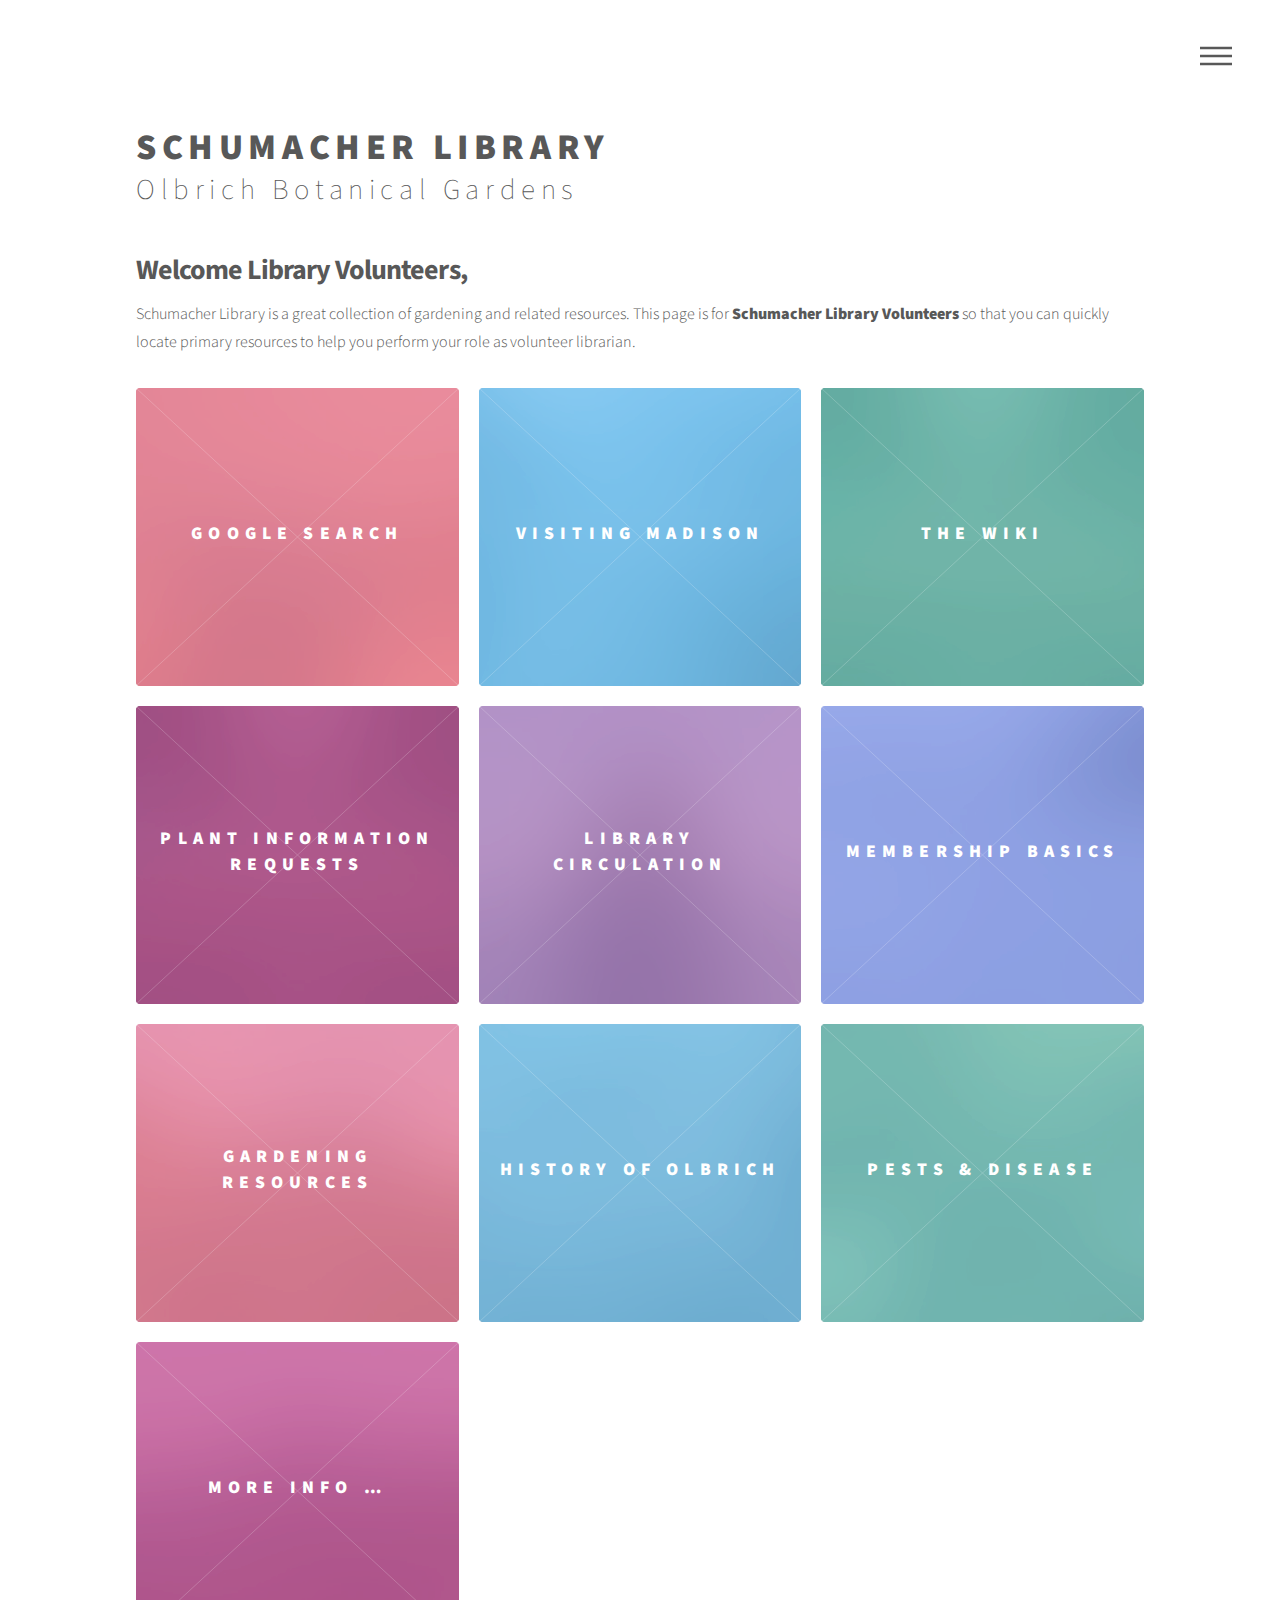
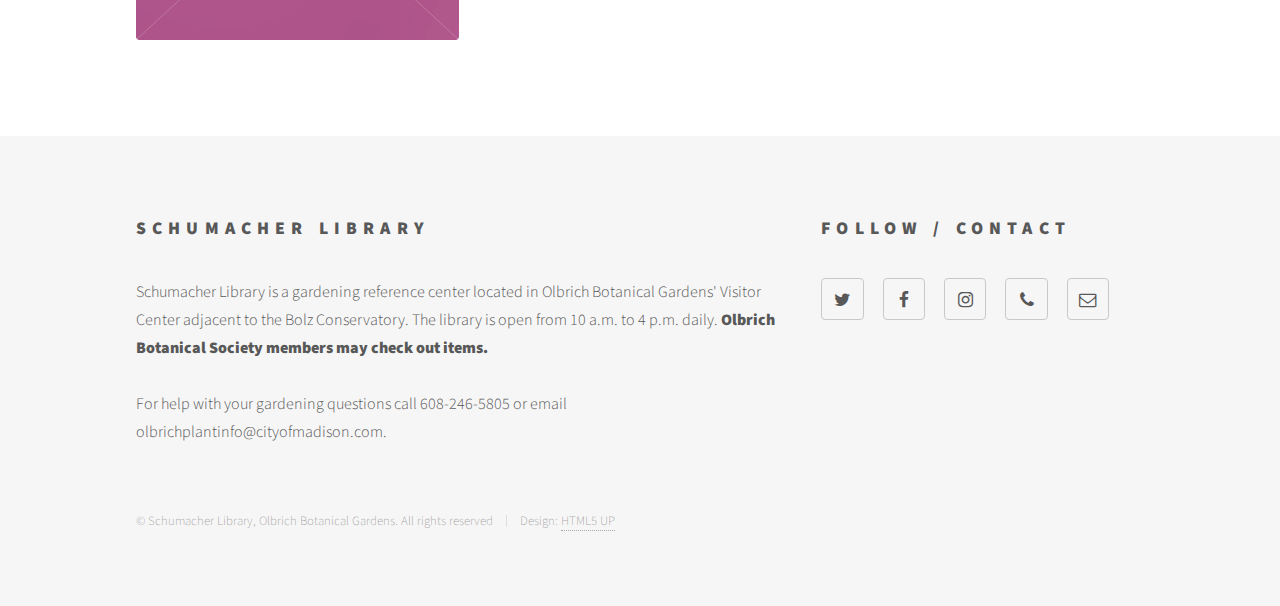
==== commit 41ce9acb: "added wiki" ====
--- a/index.html
+++ b/index.html
@@ -82,6 +82,17 @@
 									<span class="image">
 										<img src="https://schumacher-library.github.io/images/pic03.jpg" alt="" />
 									</span>
+									<a href="http://olbrichlibrary.pbworks.com/">
+										<h2>The Wiki</h2>
+										<div class="content">
+											<p>Coordination and communication of Library Resources and Information.</p>
+										</div>
+									</a>
+								</article>
+								<article class="style4">
+									<span class="image">
+										<img src="https://schumacher-library.github.io/images/pic03.jpg" alt="" />
+									</span>
 									<a href="http://olbrichlibrary.pbworks.com/w/page/64346877/07_Plant%20Information%20Requests">
 										<h2>Plant Information Requests</h2>
 										<div class="content">
@@ -89,7 +100,7 @@
 										</div>
 									</a>
 								</article>
-								<article class="style4">
+								<article class="style5">
 									<span class="image">
 										<img src="images/pic04.jpg" alt="" />
 									</span>
@@ -100,7 +111,7 @@
 										</div>
 									</a>
 								</article>
-								<article class="style5">
+								<article class="style6">
 									<span class="image">
 										<img src="images/pic05.jpg" alt="" />
 									</span>
@@ -111,7 +122,7 @@
 										</div>
 									</a>
 								</article>
-								<article class="style6">
+								<article class="style1">
 									<span class="image">
 										<img src="images/pic06.jpg" alt="" />
 									</span>
@@ -144,7 +155,7 @@
 										</div>
 									</a>
 								</article>
-								<article class="style1">
+								<article class="style4">
 									<span class="image">
 										<img src="images/pic09.jpg" alt="" />
 									</span>
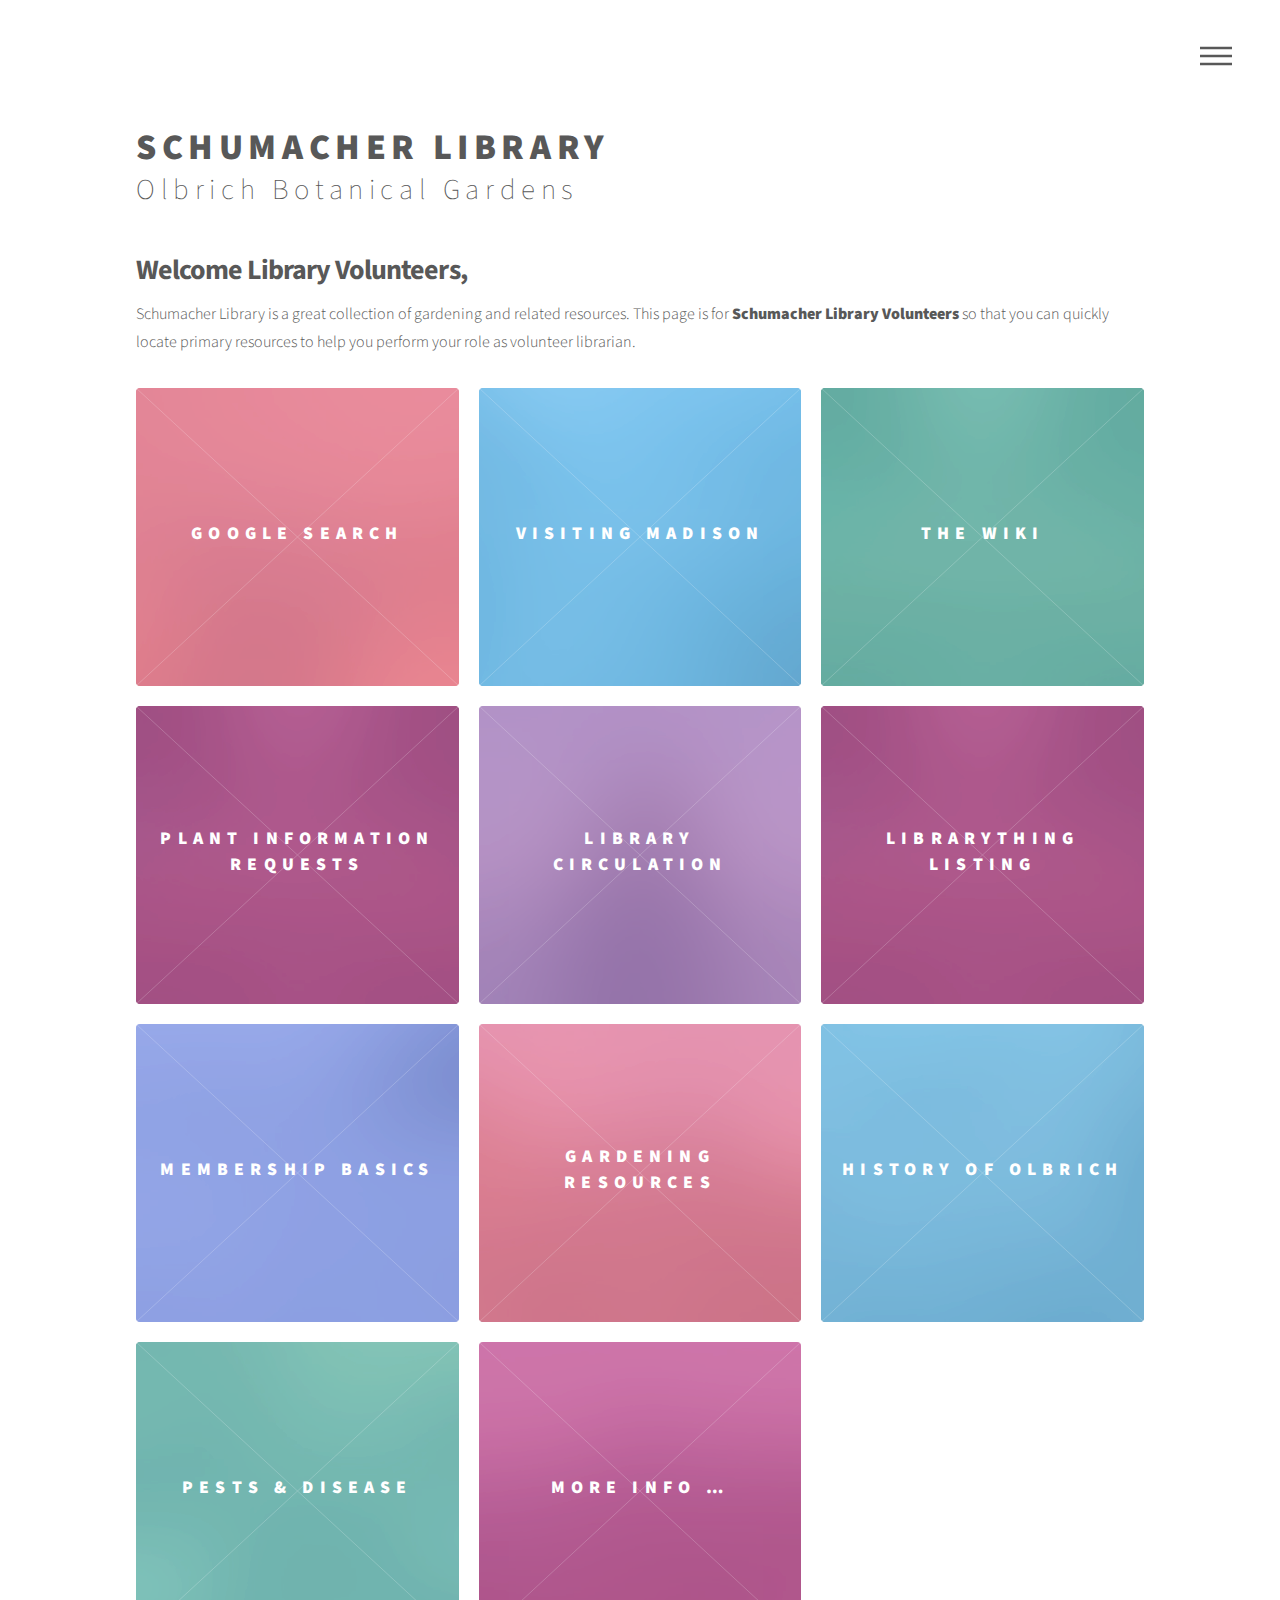
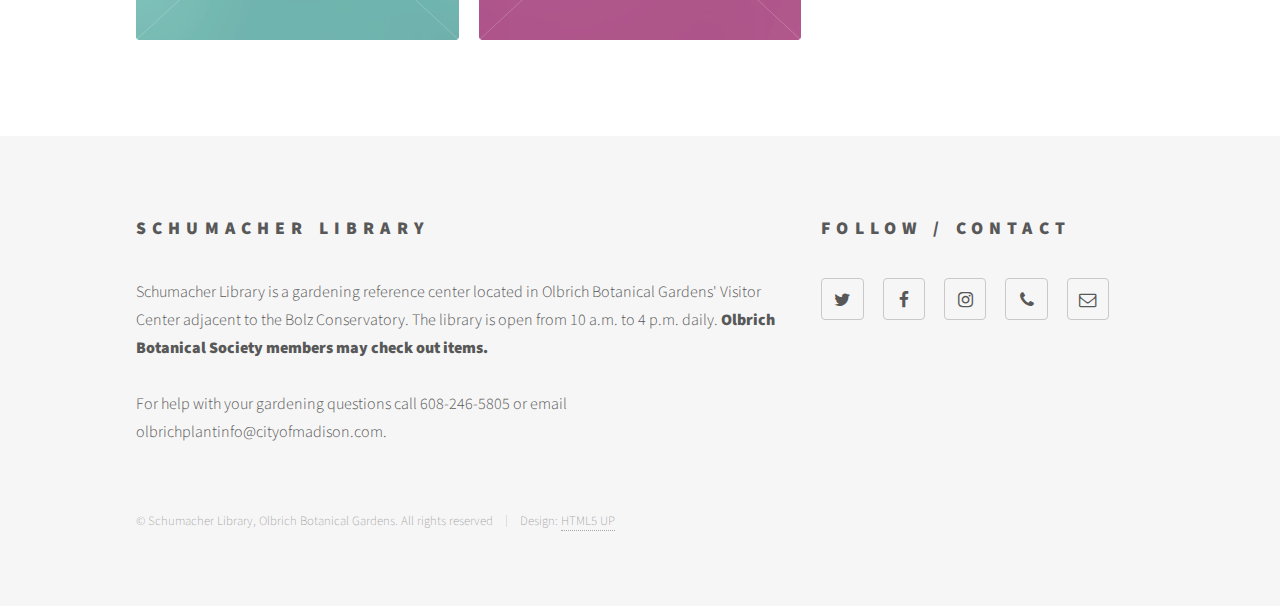
==== commit e31f1a8c: "Added LibraryThing" ====
--- a/index.html
+++ b/index.html
@@ -111,6 +111,17 @@
 										</div>
 									</a>
 								</article>
+								<article class="style4">
+									<span class="image">
+										<img src="https://schumacher-library.github.io/images/pic03.jpg" alt="" />
+									</span>
+									<a href="//www.librarything.com/catalog/olbrich">
+										<h2>LibraryThing Listing</h2>
+										<div class="content">
+											<p>Searchable online catalog of our books.</p>
+										</div>
+									</a>
+								</article>
 								<article class="style6">
 									<span class="image">
 										<img src="images/pic05.jpg" alt="" />
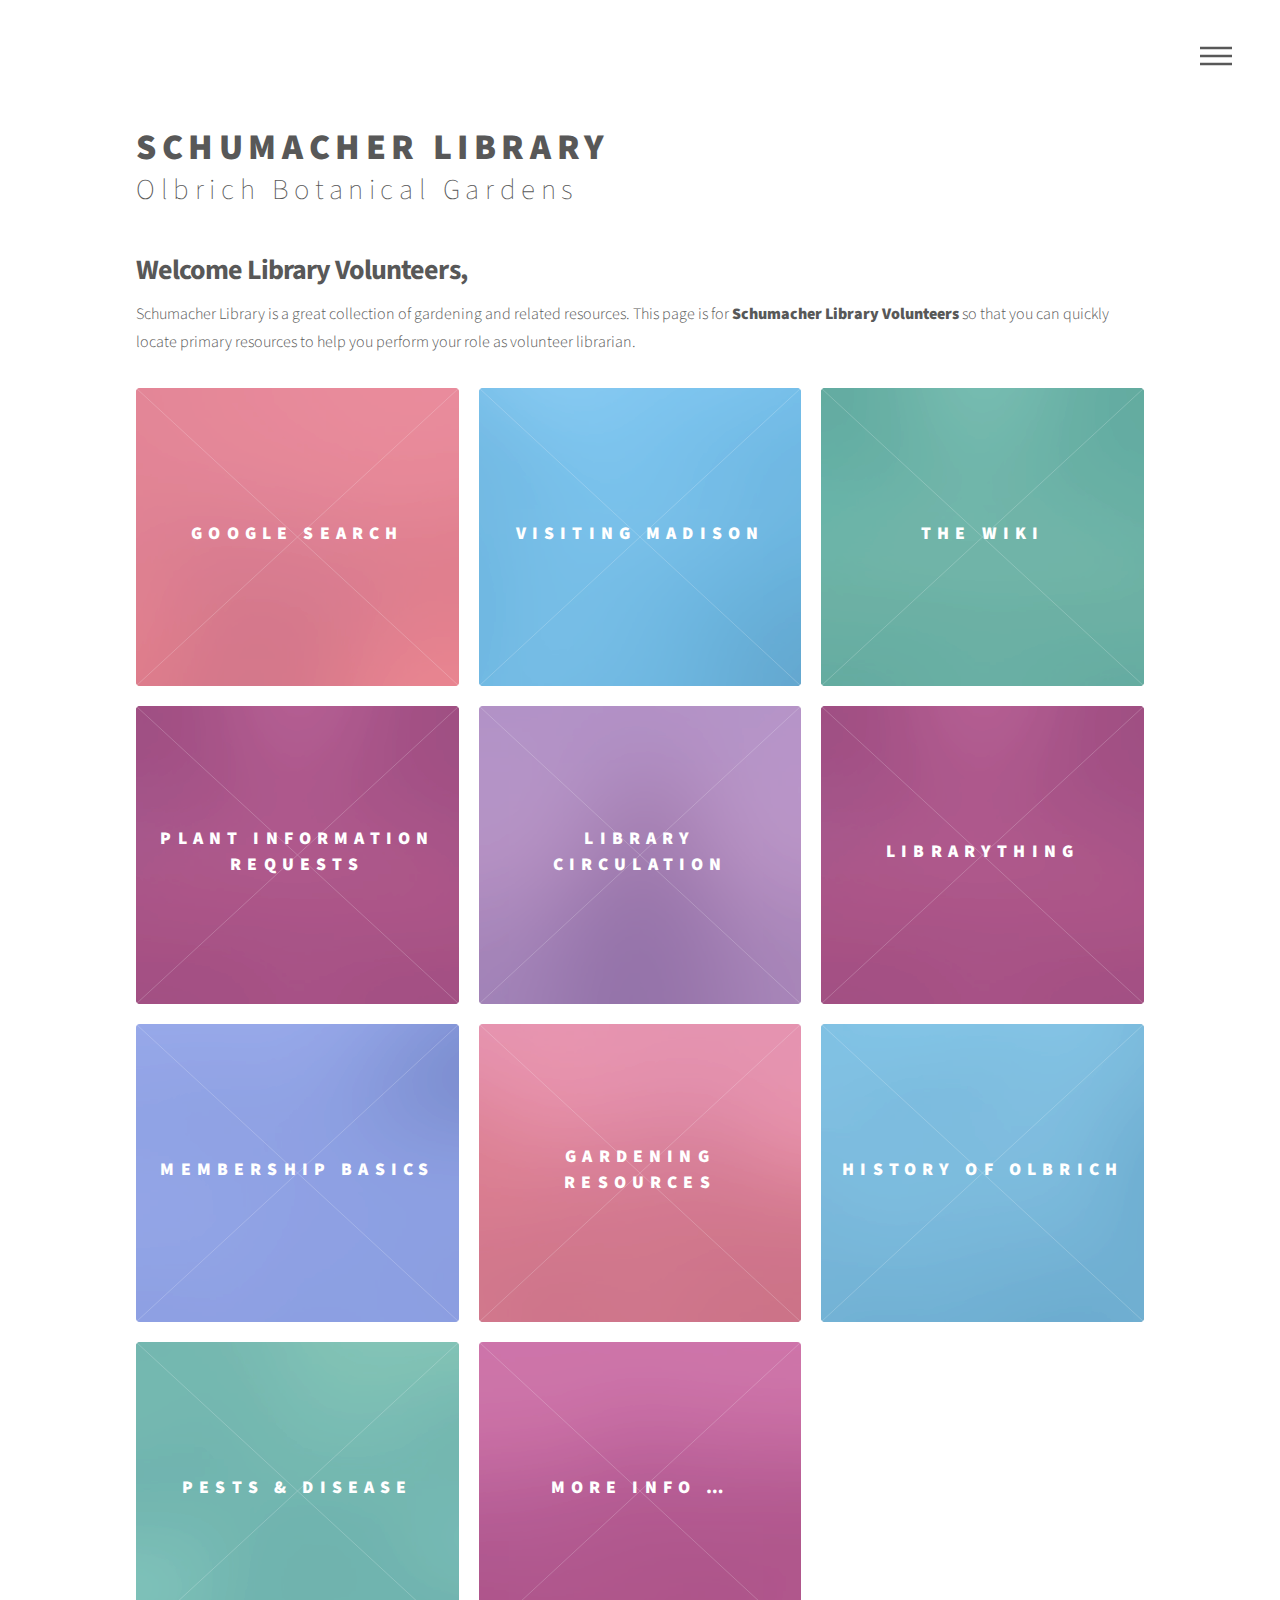
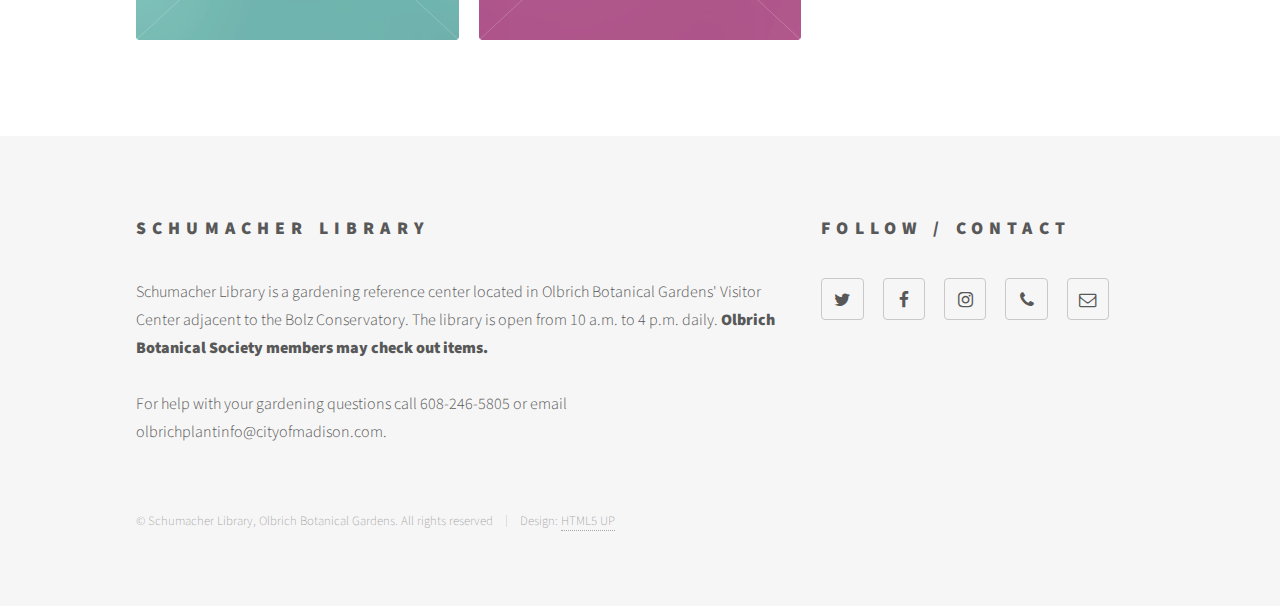
==== commit de903eff: "Updated LibraryThing Listing" ====
--- a/index.html
+++ b/index.html
@@ -116,7 +116,7 @@
 										<img src="https://schumacher-library.github.io/images/pic03.jpg" alt="" />
 									</span>
 									<a href="//www.librarything.com/catalog/olbrich">
-										<h2>LibraryThing Listing</h2>
+										<h2>LibraryThing</h2>
 										<div class="content">
 											<p>Searchable online catalog of our books.</p>
 										</div>
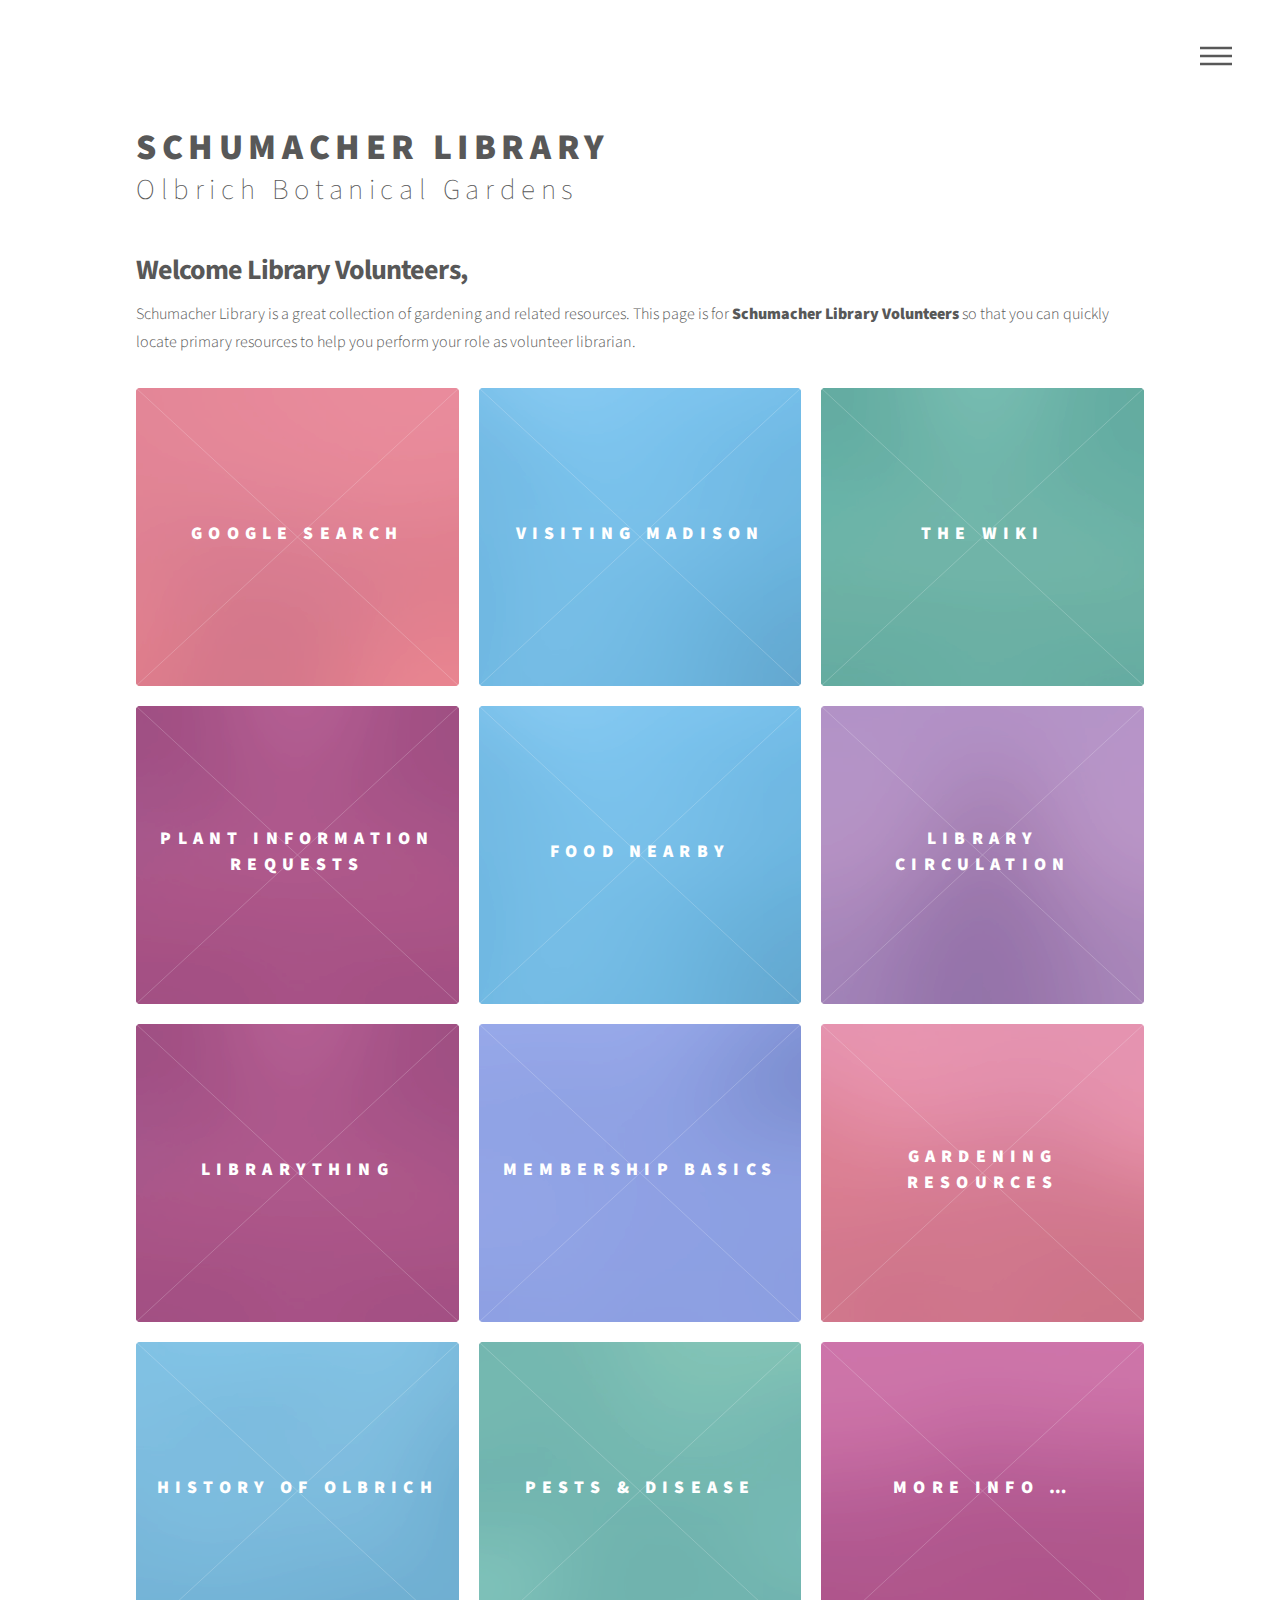
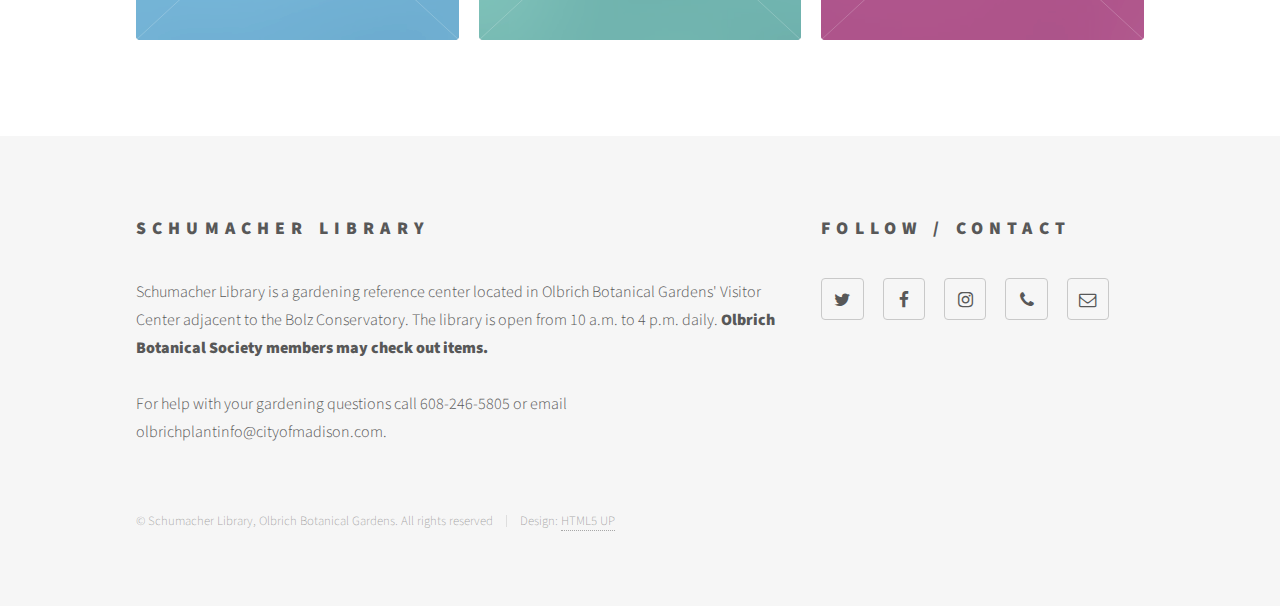
==== commit 1f883b4b: "Added link to restaurant map." ====
--- a/index.html
+++ b/index.html
@@ -100,6 +100,17 @@
 										</div>
 									</a>
 								</article>
+								<article class="style2">
+									<span class="image">
+										<img src="https://schumacher-library.github.io/images/pic02.jpg" alt="" />
+									</span>
+									<a href="http://bit.ly/food-near-olbrich">
+										<h2>Food Nearby</h2>
+										<div class="content">
+											<p>Find restaurants and coffee shops that offer food near Olbrich.</p>
+										</div>
+									</a>
+								</article>
 								<article class="style5">
 									<span class="image">
 										<img src="images/pic04.jpg" alt="" />
